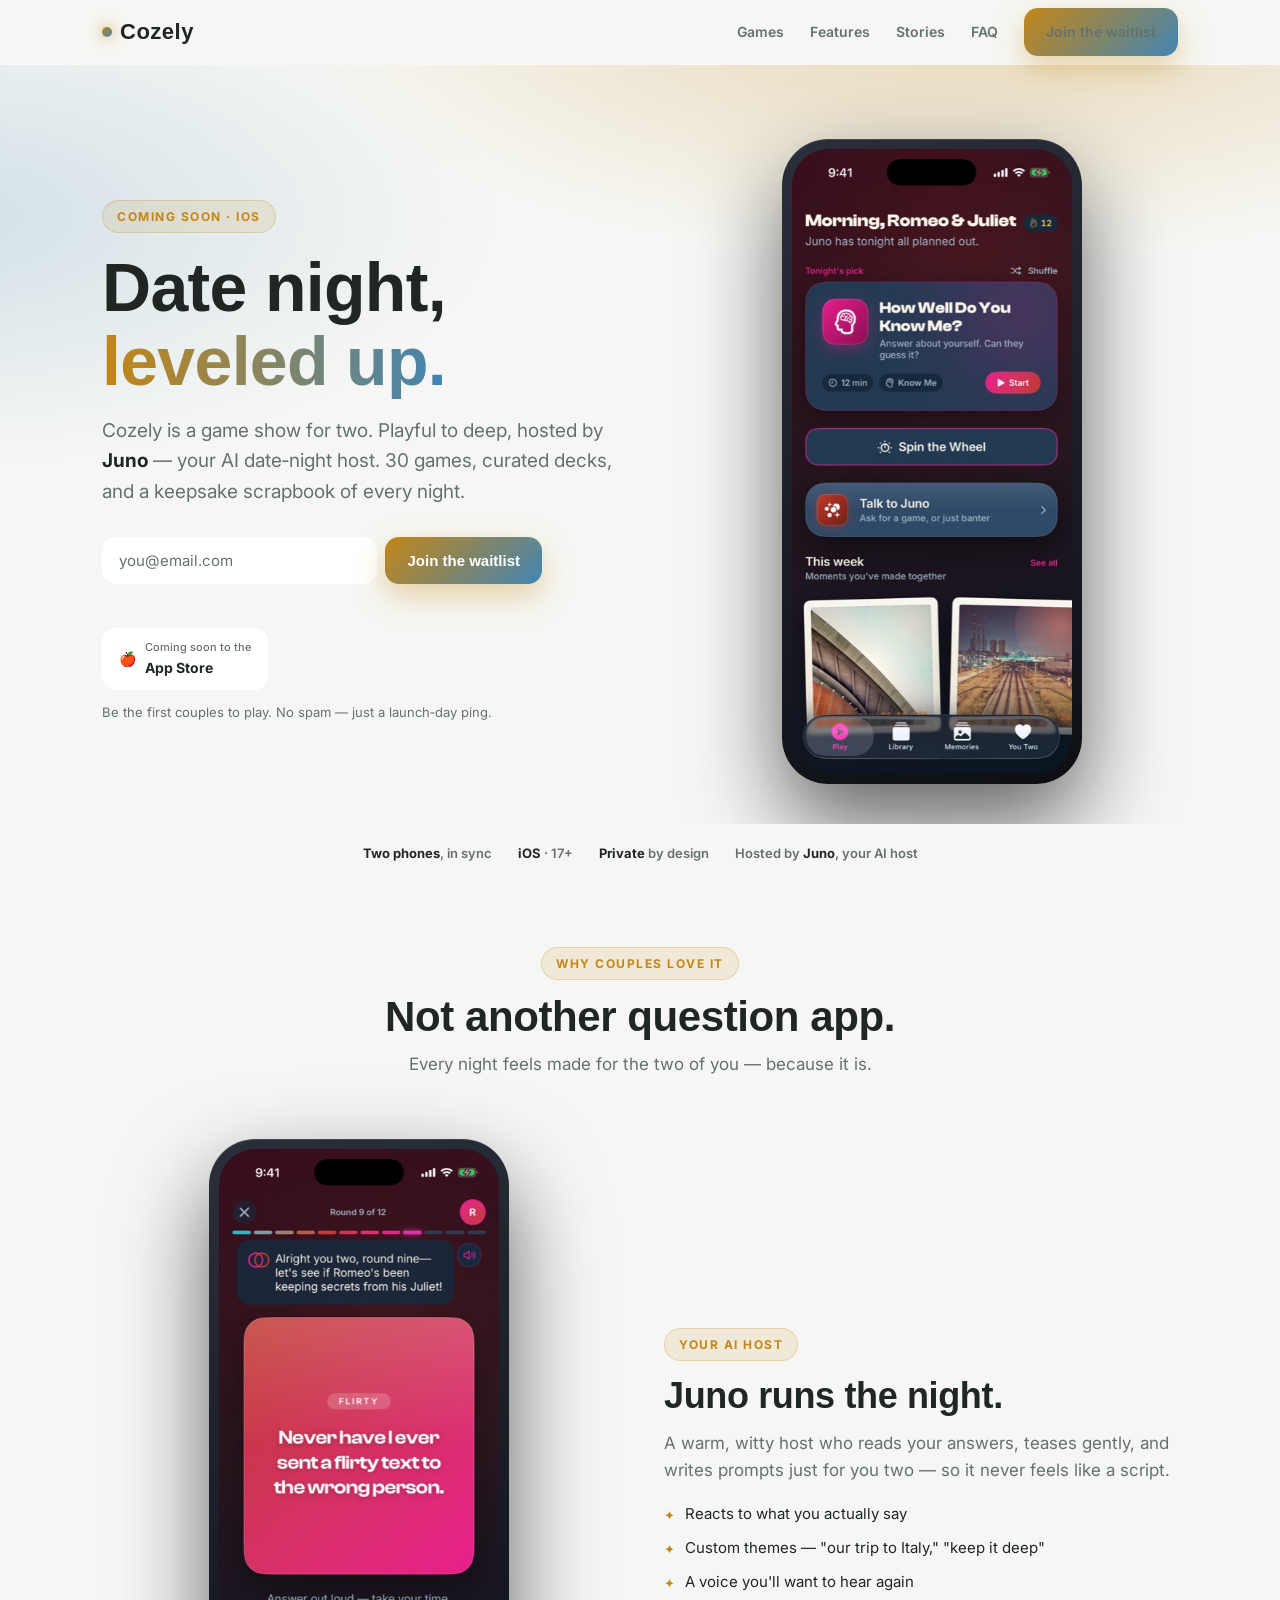
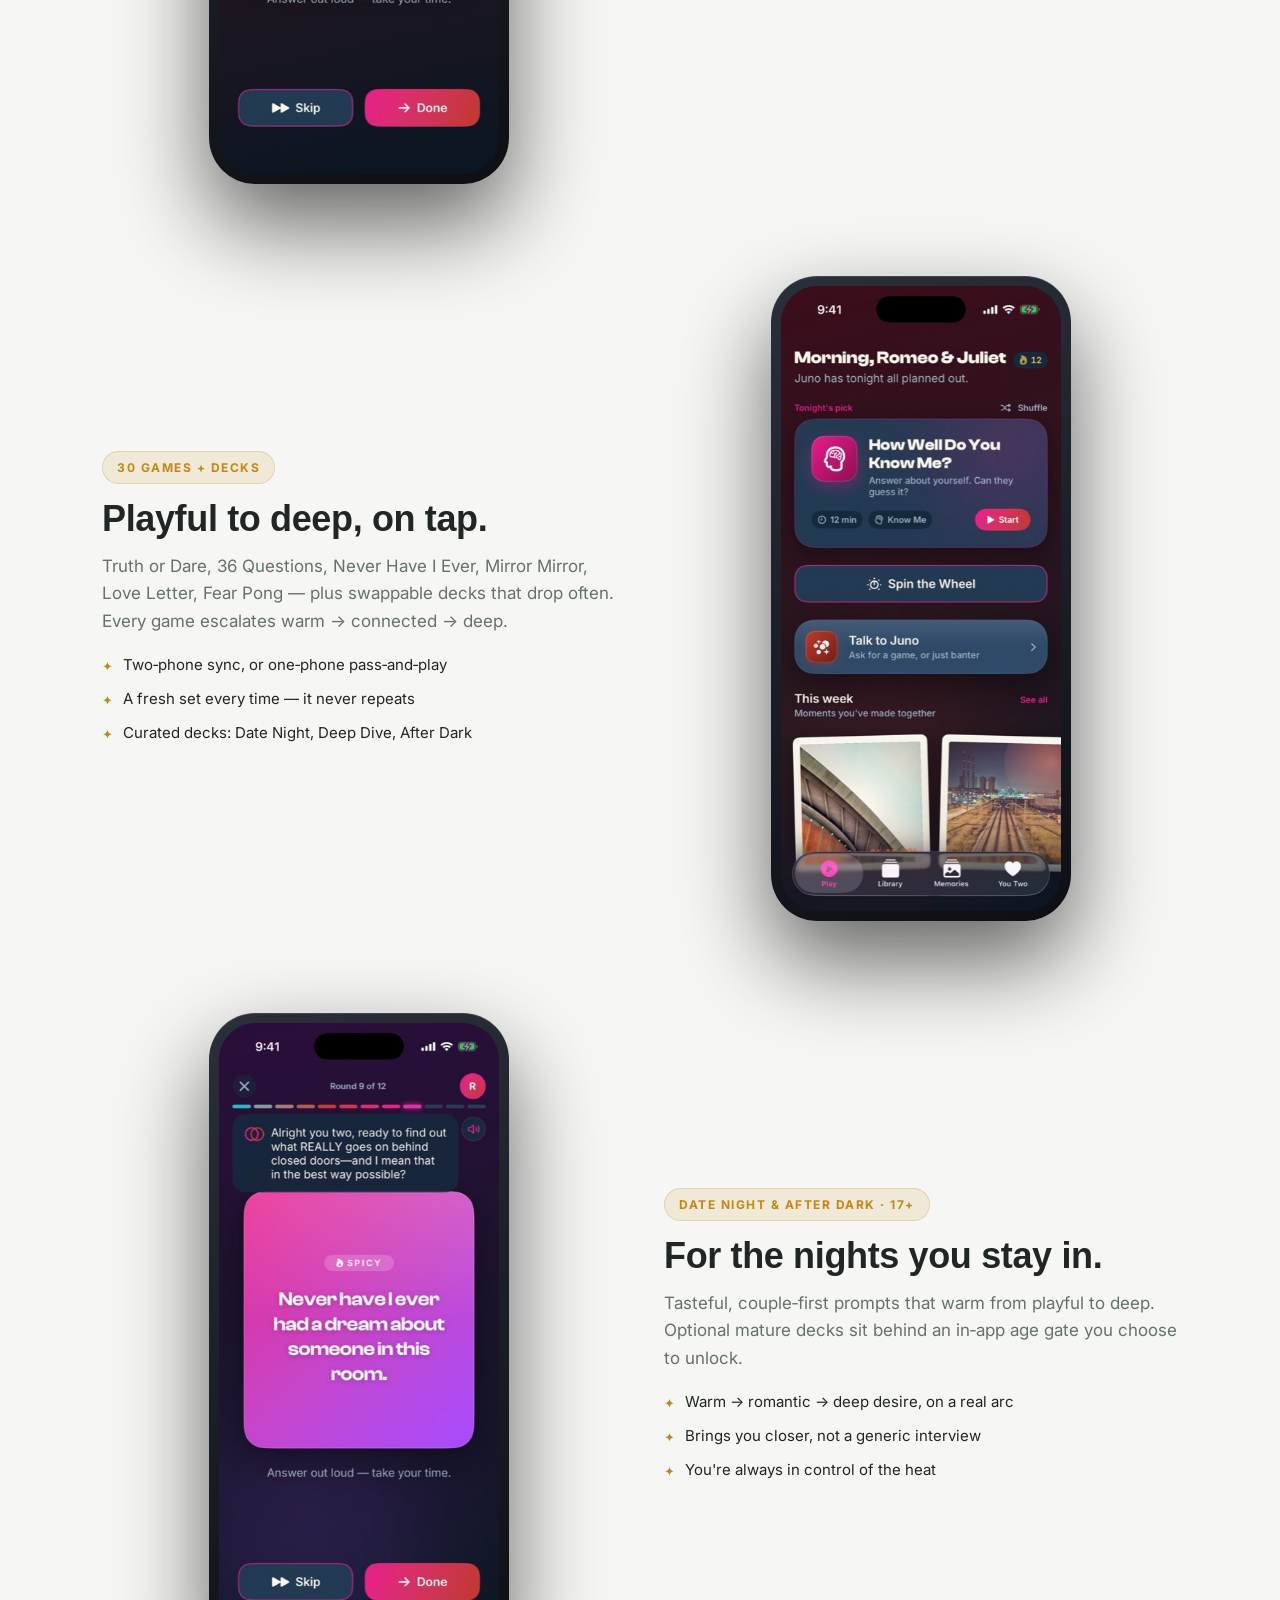
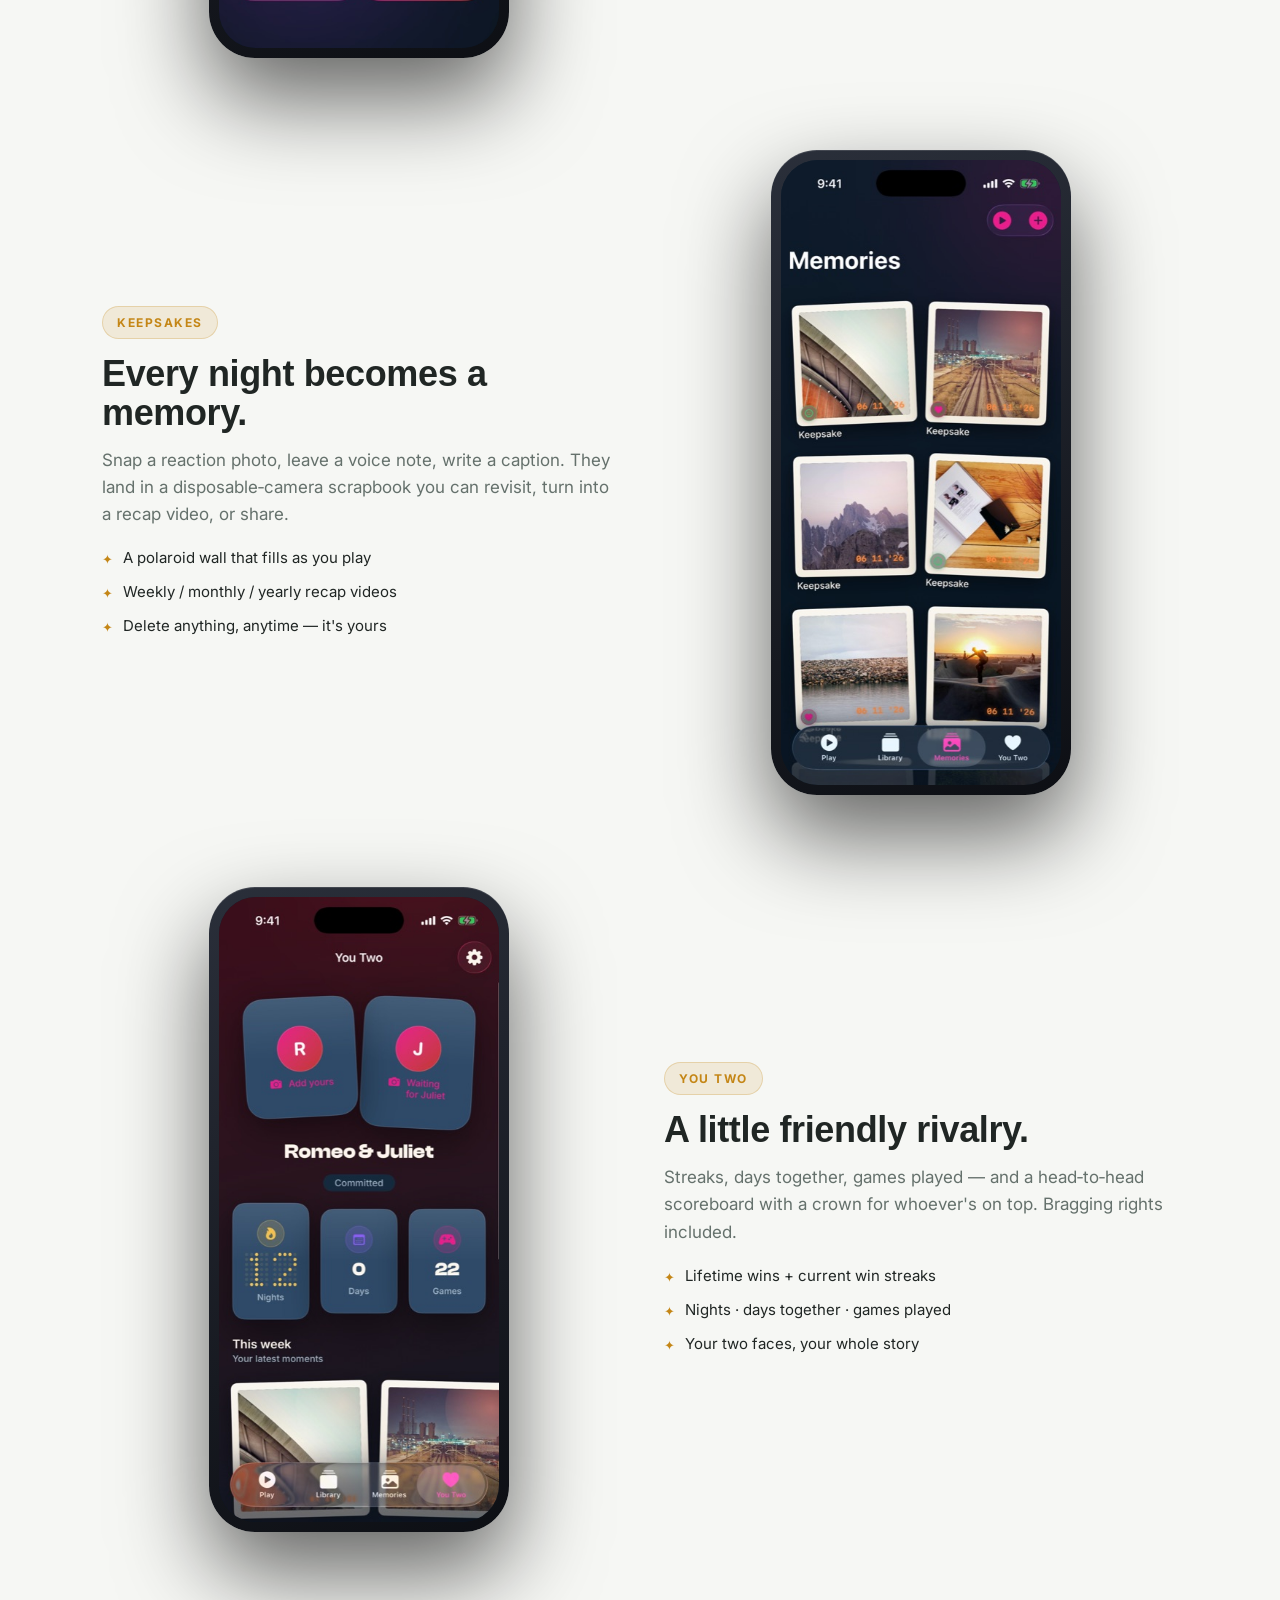
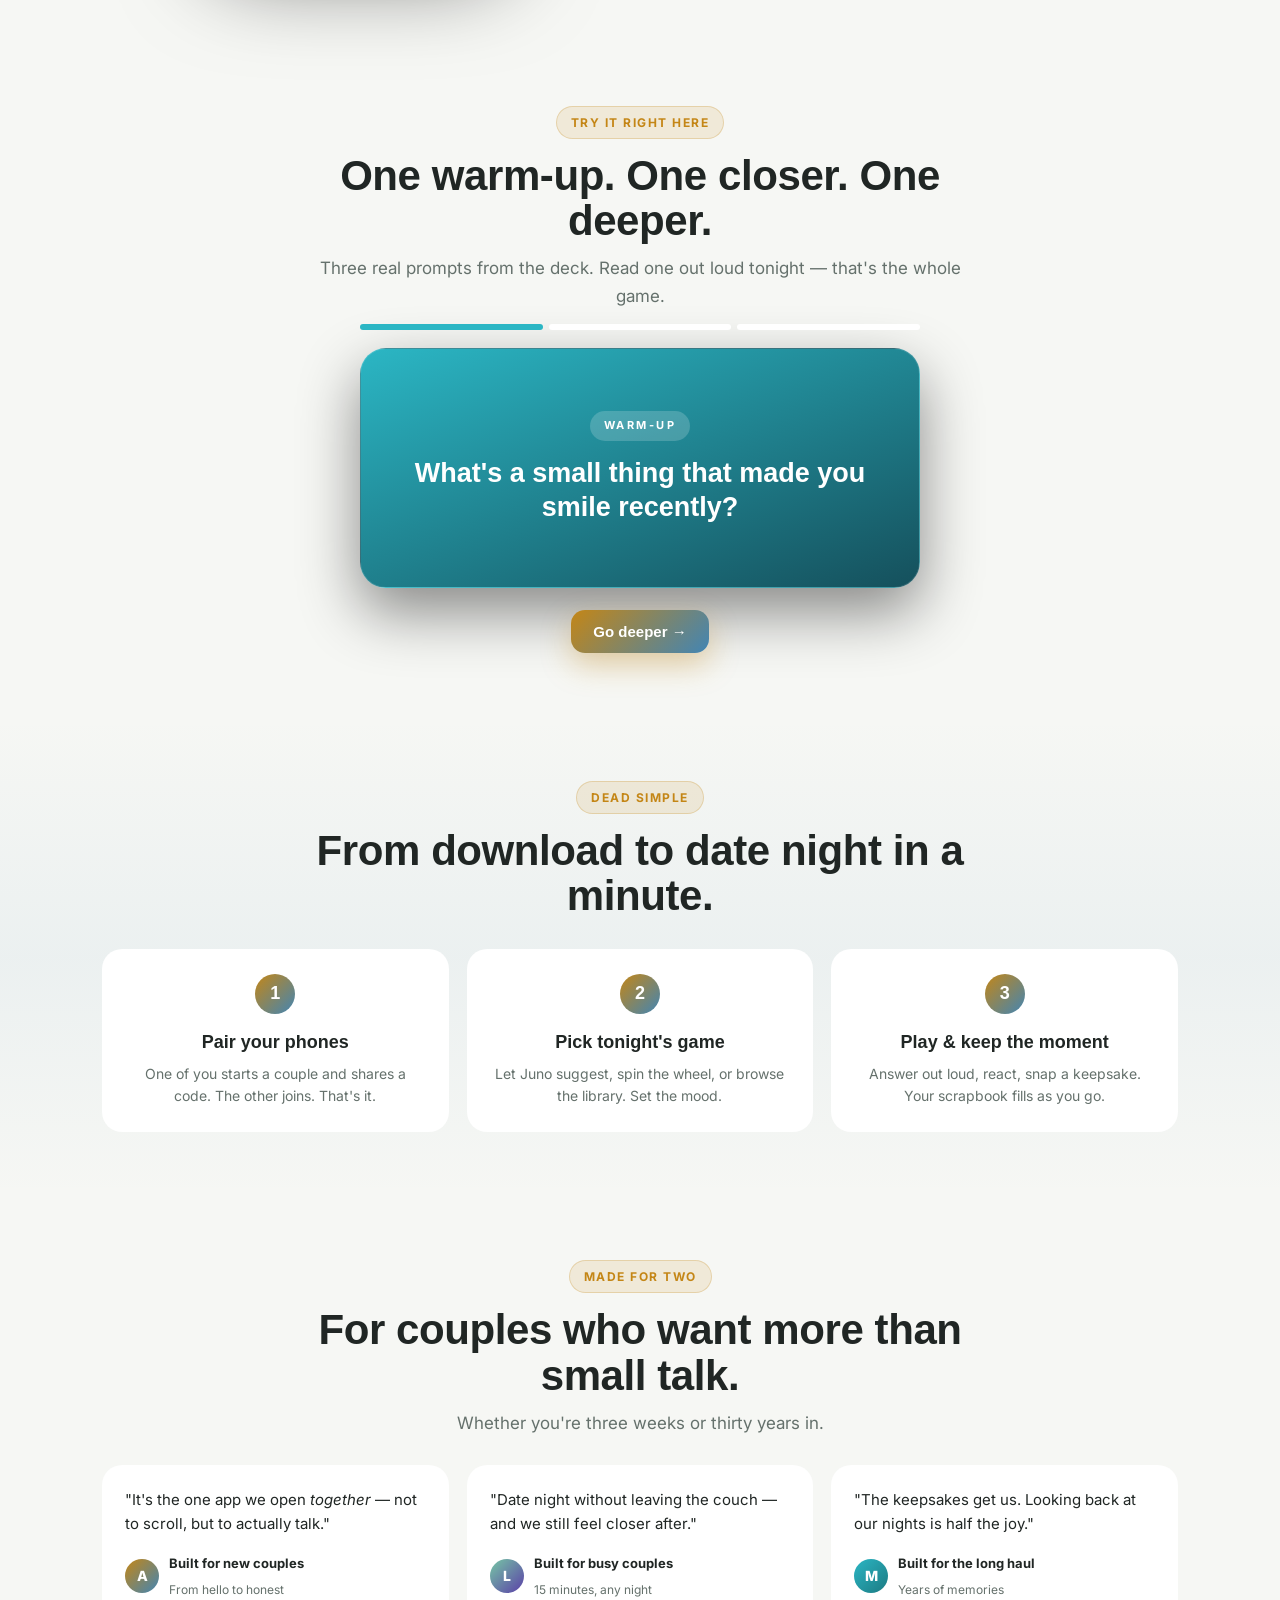
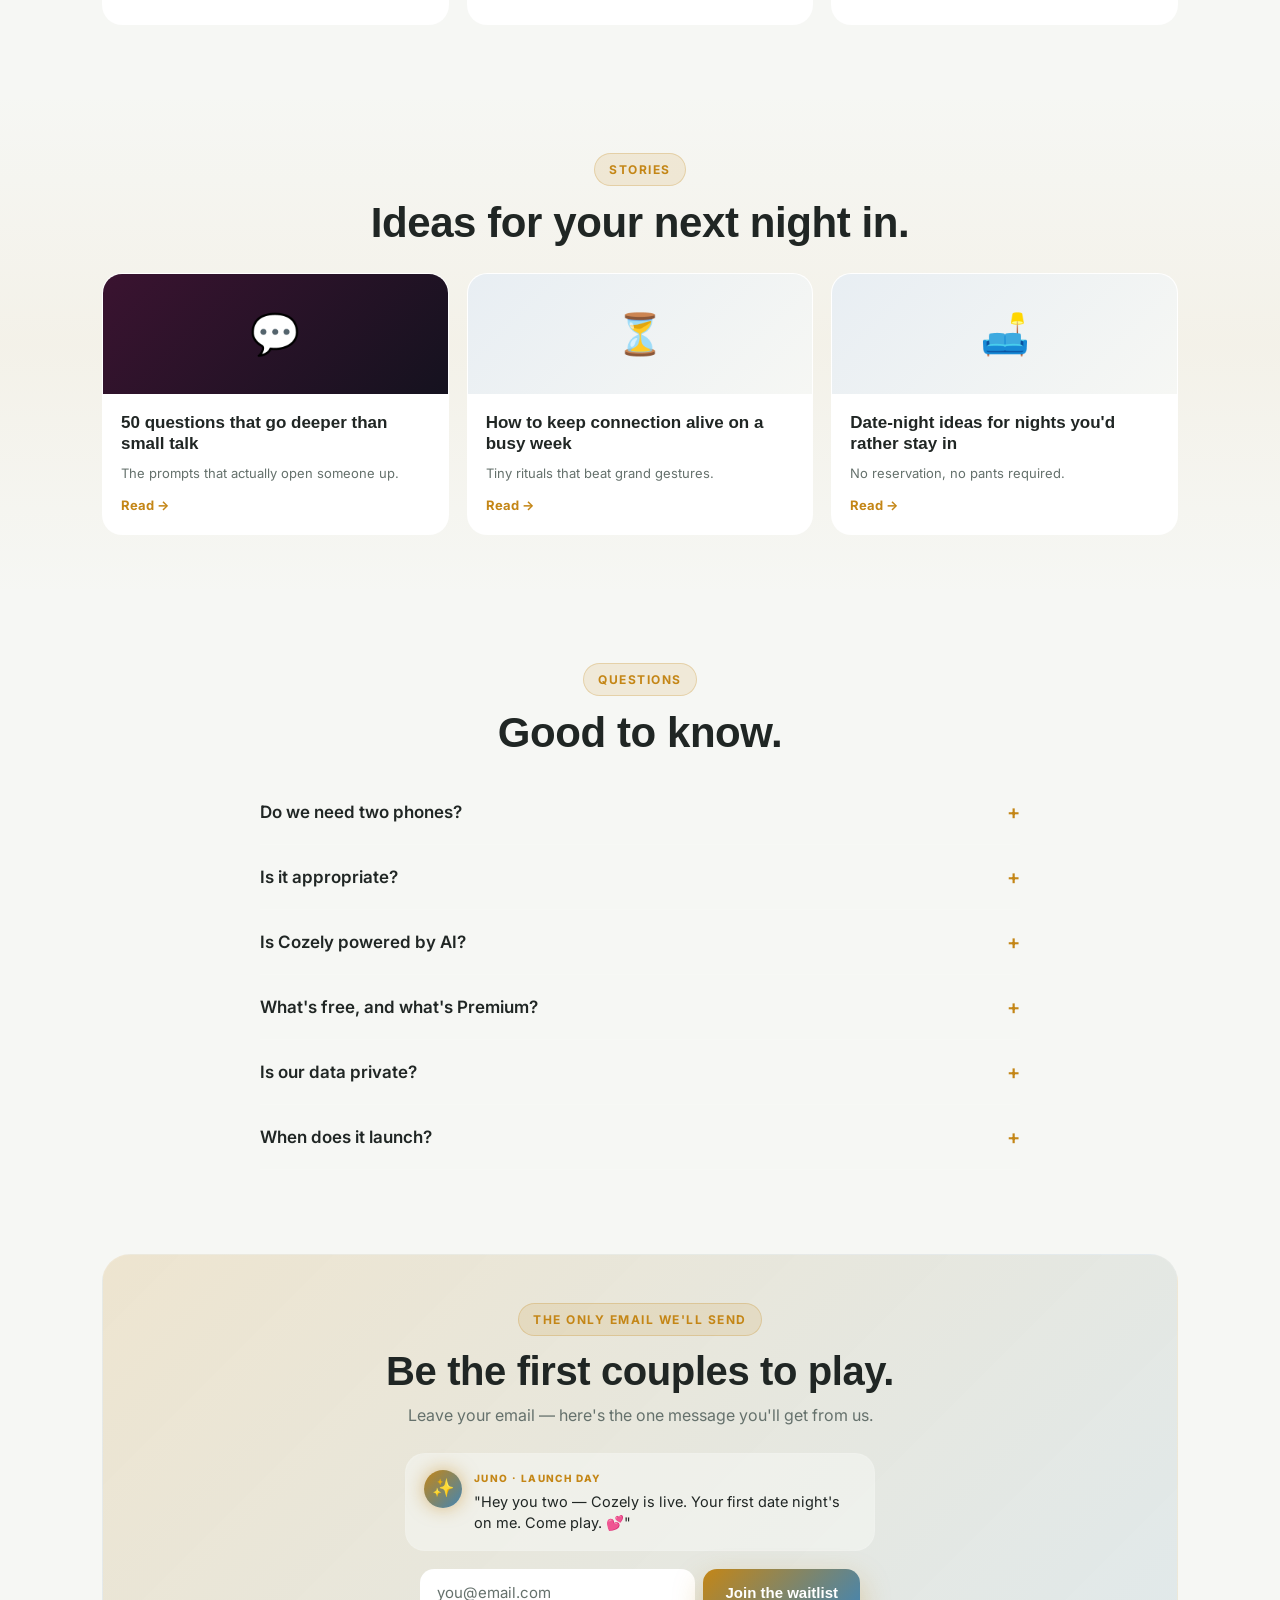
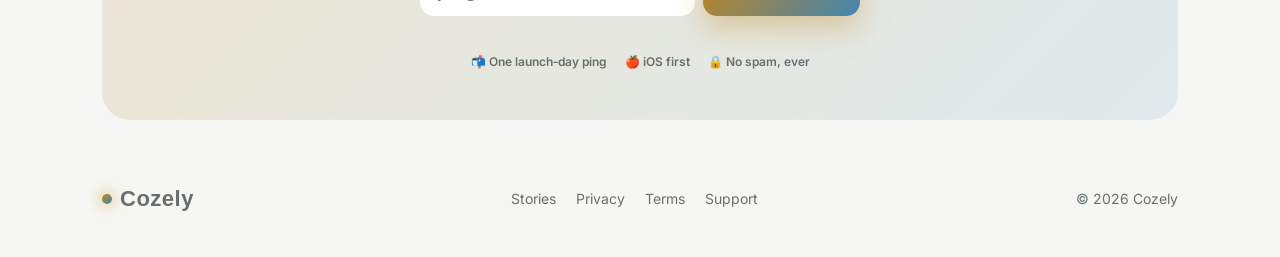
==== index.html @ aa90b131 "Publish Cozely legal and support pages" ====
<!DOCTYPE html>
<html lang="en">
<head>
<meta charset="utf-8" />
<meta name="viewport" content="width=device-width, initial-scale=1, viewport-fit=cover" />
<title>Cozely — Couples games for date night</title>
<meta name="description" content="Cozely is a date-night game for couples. Playful to deep, hosted by Juno your AI host — 30 games, curated decks, and a keepsake scrapbook of your nights. Coming soon to the App Store." />
<meta name="theme-color" content="#F6F7F4" />
<meta property="og:title" content="Cozely — Couples games for date night" />
<meta property="og:description" content="Date night, leveled up. Playful to deep, hosted by Juno. Coming soon to the App Store." />
<meta property="og:type" content="website" />
<link rel="preconnect" href="https://fonts.googleapis.com" />
<link rel="preconnect" href="https://fonts.gstatic.com" crossorigin />
<link href="https://fonts.googleapis.com/css2?family=Inter:wght@400;500;600;700;800&display=swap" rel="stylesheet" />
<link href="https://api.fontshare.com/v2/css?f[]=clash-display@600,700&display=swap" rel="stylesheet" />
<style>
  :root{
    --bg:#F6F7F4; --bg2:#E8EEF3; --surface:#FFFFFF; --surface2:#F0F3F1;
    --pink:#C48616; --rose:#4285B4; --amber:#F2C14E; --violet:#76C7A5; --teal:#2BB6C4; --blue:#3B9CF6;
    --cream:#202624; --muted:#65716C; --hair:rgba(255,255,255,.10);
    --display:"Clash Display",-apple-system,BlinkMacSystemFont,"Segoe UI",sans-serif;
    --body:"Inter",-apple-system,BlinkMacSystemFont,"Segoe UI",Roboto,sans-serif;
  }
  *{box-sizing:border-box;margin:0;padding:0;}
  html{scroll-behavior:smooth;}
  body{font-family:var(--body);color:var(--cream);background:var(--bg);line-height:1.6;-webkit-font-smoothing:antialiased;overflow-x:hidden;}
  a{color:inherit;text-decoration:none;}
  h1,h2,h3{font-family:var(--display);font-weight:700;line-height:1.08;letter-spacing:-.01em;}
  .wrap{max-width:1120px;margin:0 auto;padding:0 22px;}
  .pink{color:var(--pink);}
  .grad-text{background:linear-gradient(90deg,var(--pink),var(--rose));-webkit-background-clip:text;background-clip:text;color:transparent;}
  .btn{display:inline-flex;align-items:center;gap:8px;font-weight:700;font-size:15px;border:0;cursor:pointer;border-radius:14px;padding:13px 22px;color:#fff;background:linear-gradient(135deg,var(--pink),var(--rose));box-shadow:0 12px 30px rgba(196,134,22,.35);transition:transform .15s ease, box-shadow .15s ease;}
  .btn:hover{transform:translateY(-2px);box-shadow:0 16px 38px rgba(196,134,22,.45);}
  .btn.ghost{background:transparent;border:1px solid var(--hair);box-shadow:none;color:var(--cream);}
  .pill{display:inline-flex;align-items:center;gap:7px;font-size:12px;font-weight:700;letter-spacing:1.5px;text-transform:uppercase;color:var(--pink);background:rgba(196,134,22,.12);border:1px solid rgba(196,134,22,.25);border-radius:999px;padding:6px 14px;}

  /* Nav */
  nav{position:sticky;top:0;z-index:50;backdrop-filter:blur(14px);background:rgba(246,247,244,.72);border-bottom:1px solid var(--hair);}
  nav .wrap{display:flex;align-items:center;justify-content:space-between;height:64px;}
  .logo{font-family:var(--display);font-weight:700;font-size:22px;letter-spacing:.5px;display:flex;align-items:center;gap:8px;}
  .logo .dot{width:10px;height:10px;border-radius:50%;background:linear-gradient(135deg,var(--pink),var(--rose));box-shadow:0 0 16px var(--pink);}
  .navlinks{display:flex;gap:26px;align-items:center;}
  .navlinks a{color:var(--muted);font-size:14px;font-weight:600;transition:color .15s;}
  .navlinks a:hover{color:var(--cream);}
  @media(max-width:760px){.navlinks a:not(.btn){display:none;}}

  /* Hero */
  .hero{position:relative;padding:74px 0 40px;overflow:hidden;}
  .hero::before{content:"";position:absolute;inset:0;z-index:-1;background:
    radial-gradient(90% 60% at 75% -10%, rgba(196,134,22,.30), transparent 60%),
    radial-gradient(80% 60% at -5% 20%, rgba(66,133,180,.20), transparent 55%);}
  .hero-grid{display:grid;grid-template-columns:1.05fr .95fr;gap:40px;align-items:center;}
  .hero h1{font-size:clamp(40px,6vw,68px);}
  .hero p.lead{margin-top:18px;font-size:19px;color:var(--muted);max-width:520px;}
  .cta-row{margin-top:30px;display:flex;flex-direction:column;gap:12px;max-width:440px;}
  .wl-form{display:flex;gap:8px;}
  .wl-form input{flex:1;min-width:0;background:var(--surface);border:1px solid var(--hair);border-radius:14px;padding:13px 16px;color:var(--cream);font-size:15px;font-family:var(--body);}
  .wl-form input::placeholder{color:var(--muted);}
  .wl-note{font-size:13px;color:var(--muted);}
  .wl-msg{font-size:14px;font-weight:600;min-height:20px;}
  .store-pill{display:inline-flex;align-items:center;gap:9px;background:var(--surface);border:1px solid var(--hair);border-radius:14px;padding:10px 16px;font-size:14px;font-weight:600;color:var(--cream);width:max-content;}
  .store-pill small{color:var(--muted);font-weight:500;display:block;font-size:11px;}
  @media(max-width:860px){.hero-grid{grid-template-columns:1fr;text-align:center;}.cta-row{margin-inline:auto;}.hero p.lead{margin-inline:auto;}.hero-phone{order:-1;}}

  /* Phone mockup */
  .hero-phone{display:flex;justify-content:center;}
  .phone{width:300px;max-width:84vw;aspect-ratio:300/645;border-radius:46px;padding:10px;background:linear-gradient(160deg,#2a2f3a,#0d0f14);box-shadow:0 40px 90px rgba(0,0,0,.6), inset 0 1px 0 rgba(255,255,255,.12);position:relative;}
  .screen{width:100%;height:100%;border-radius:37px;overflow:hidden;position:relative;background:linear-gradient(180deg,#10202f,#0a1622);}
  .screen .glow{position:absolute;inset:0;background:radial-gradient(80% 40% at 70% 0%, rgba(196,134,22,.28), transparent 60%);pointer-events:none;}
  /* Real app screenshots inside the bezel */
  .shot{position:absolute;inset:0;width:100%;height:100%;object-fit:cover;display:block;}
  /* "Try one round" demo — mirrors the app's depth ramp (teal → rose → purple) */
  .demo-wrap{max-width:560px;margin:0 auto;}
  .demo-meter{display:flex;gap:6px;margin-bottom:18px;}
  .demo-meter span{flex:1;height:6px;border-radius:9px;background:var(--surface);transition:background .5s;}
  .demo-meter span.f0{background:#2BB6C4;}
  .demo-meter span.f1{background:var(--pink);}
  .demo-meter span.f2{background:#A64BFF;}
  .demo-card{border-radius:26px;padding:44px 28px;min-height:240px;display:flex;flex-direction:column;align-items:center;justify-content:center;text-align:center;gap:16px;box-shadow:0 24px 60px rgba(0,0,0,.45);border:1px solid rgba(255,255,255,.14);}
  .demo-badge{font-size:11px;font-weight:700;letter-spacing:2.5px;color:#fff;background:rgba(255,255,255,.18);padding:6px 14px;border-radius:999px;}
  .demo-q{font-family:var(--display);font-weight:600;font-size:clamp(20px,3.4vw,27px);color:#fff;line-height:1.25;}
  .demo-next{margin-top:22px;display:flex;justify-content:center;}
  .demo-card.enter{animation:dealIn .5s cubic-bezier(.2,.8,.3,1.1);}
  @keyframes dealIn{from{opacity:0;transform:translateY(22px) rotate(-3deg) scale(.94);}to{opacity:1;transform:none;}}
  .sb{display:flex;justify-content:space-between;align-items:center;padding:16px 22px 0;font-size:12px;font-weight:700;color:var(--cream);}
  .scr-pad{padding:14px 16px;position:relative;height:100%;}
  .scr-h{display:flex;justify-content:space-between;align-items:center;margin-top:10px;}
  .scr-title{font-family:var(--display);font-weight:700;font-size:18px;}
  .streak{font-size:11px;font-weight:700;color:var(--amber);background:rgba(242,193,78,.12);border-radius:999px;padding:4px 9px;}
  .eyebrow{font-size:10px;font-weight:700;letter-spacing:1.4px;text-transform:uppercase;color:var(--pink);}
  .mini-muted{color:var(--muted);font-size:11px;}
  .card2{background:var(--surface2);border:1px solid var(--hair);border-radius:18px;padding:13px;}
  .gicon{width:42px;height:42px;border-radius:13px;display:flex;align-items:center;justify-content:center;font-size:20px;background:linear-gradient(135deg,var(--pink),var(--rose));box-shadow:0 8px 20px rgba(196,134,22,.35);}
  .pillbtn{font-size:11px;font-weight:700;color:#fff;background:linear-gradient(135deg,var(--pink),var(--rose));border-radius:999px;padding:6px 12px;}
  .tabbar{position:absolute;left:0;right:0;bottom:0;display:flex;justify-content:space-around;padding:12px 0 18px;background:rgba(246,247,244,.7);border-top:1px solid var(--hair);font-size:9px;color:var(--muted);}
  .tabbar .on{color:var(--pink);}
  .tabbar span{display:flex;flex-direction:column;align-items:center;gap:3px;font-weight:600;}
  .tabbar i{font-size:15px;font-style:normal;}

  /* Sections */
  section{padding:64px 0;}
  .sec-head{text-align:center;max-width:680px;margin:0 auto 14px;}
  .sec-head h2{font-size:clamp(28px,4vw,42px);}
  .sec-head p{margin-top:12px;color:var(--muted);font-size:17px;}
  .trust{display:flex;flex-wrap:wrap;gap:10px 26px;justify-content:center;color:var(--muted);font-size:13px;font-weight:600;border-top:1px solid var(--hair);border-bottom:1px solid var(--hair);padding:18px 0;}
  .trust b{color:var(--cream);}

  .feat{display:grid;grid-template-columns:1fr 1fr;gap:48px;align-items:center;padding:46px 0;}
  .feat:nth-child(even) .feat-copy{order:2;}
  .feat-copy .pill{margin-bottom:16px;}
  .feat-copy h3{font-size:clamp(26px,3.4vw,36px);}
  .feat-copy p{margin-top:14px;color:var(--muted);font-size:17px;}
  .feat-copy ul{margin-top:18px;list-style:none;display:grid;gap:10px;}
  .feat-copy li{display:flex;gap:10px;align-items:flex-start;font-size:15px;}
  .feat-copy li::before{content:"✦";color:var(--pink);font-size:13px;margin-top:3px;}
  .feat-art{display:flex;justify-content:center;}
  @media(max-width:860px){.feat{grid-template-columns:1fr;gap:28px;}.feat:nth-child(even) .feat-copy{order:0;}.feat-art{order:-1;}}

  /* steps */
  .steps{display:grid;grid-template-columns:repeat(3,1fr);gap:18px;margin-top:30px;}
  .step{background:var(--surface);border:1px solid var(--hair);border-radius:20px;padding:24px;text-align:center;}
  .step .n{width:40px;height:40px;border-radius:50%;display:flex;align-items:center;justify-content:center;margin:0 auto 14px;font-family:var(--display);font-weight:700;font-size:18px;color:#fff;background:linear-gradient(135deg,var(--pink),var(--rose));}
  .step h4{font-family:var(--display);font-size:18px;margin-bottom:6px;}
  .step p{color:var(--muted);font-size:14px;}
  @media(max-width:760px){.steps{grid-template-columns:1fr;}}

  /* quotes */
  .quotes{display:grid;grid-template-columns:repeat(3,1fr);gap:18px;margin-top:28px;}
  .quote{background:var(--surface);border:1px solid var(--hair);border-radius:20px;padding:22px;}
  .quote p{font-size:15px;}
  .quote .who{margin-top:14px;display:flex;align-items:center;gap:10px;}
  .avt{width:34px;height:34px;border-radius:50%;display:flex;align-items:center;justify-content:center;font-weight:800;color:#fff;font-size:14px;}
  .quote .who b{font-size:13px;}.quote .who span{font-size:12px;color:var(--muted);}
  @media(max-width:760px){.quotes{grid-template-columns:1fr;}}

  /* stories */
  .story-grid{display:grid;grid-template-columns:repeat(3,1fr);gap:18px;margin-top:28px;}
  .story{background:var(--surface);border:1px solid var(--hair);border-radius:20px;overflow:hidden;transition:transform .15s, border-color .15s;}
  .story:hover{transform:translateY(-4px);border-color:rgba(196,134,22,.4);}
  .story .top{height:120px;display:flex;align-items:center;justify-content:center;font-size:40px;}
  .story .body{padding:18px;}
  .story h4{font-family:var(--display);font-size:17px;line-height:1.25;}
  .story p{color:var(--muted);font-size:13px;margin-top:8px;}
  .story .more{margin-top:12px;color:var(--pink);font-size:13px;font-weight:700;}
  @media(max-width:760px){.story-grid{grid-template-columns:1fr;}}

  /* FAQ */
  .faq{max-width:760px;margin:24px auto 0;}
  .qa{border-bottom:1px solid var(--hair);}
  .qa button{width:100%;text-align:left;background:none;border:0;color:var(--cream);font-family:var(--body);font-size:17px;font-weight:600;padding:20px 0;cursor:pointer;display:flex;justify-content:space-between;gap:16px;align-items:center;}
  .qa .ans{max-height:0;overflow:hidden;transition:max-height .28s ease;color:var(--muted);font-size:15px;}
  .qa.open .ans{max-height:260px;padding-bottom:18px;}
  .qa .chev{transition:transform .25s;color:var(--pink);font-size:20px;}
  .qa.open .chev{transform:rotate(45deg);}

  /* CTA band + footer */
  .band{margin:20px 0;background:linear-gradient(135deg,rgba(196,134,22,.16),rgba(66,133,180,.12));border:1px solid var(--hair);border-radius:28px;padding:48px 28px;text-align:center;}
  .band h2{font-size:clamp(26px,4vw,40px);}
  .band p{color:var(--muted);margin-top:10px;}
  .band .wl-form{max-width:440px;margin:18px auto 0;}
  .preview{max-width:470px;margin:24px auto 6px;display:flex;gap:12px;align-items:flex-start;text-align:left;background:rgba(246,247,244,.55);border:1px solid var(--hair);border-radius:20px;padding:16px 18px;}
  .preview .javt{width:38px;height:38px;border-radius:50%;flex:none;display:flex;align-items:center;justify-content:center;font-size:18px;background:linear-gradient(135deg,var(--pink),var(--rose));box-shadow:0 0 18px rgba(196,134,22,.5);}
  .preview .from{font-size:10px;font-weight:800;letter-spacing:1.4px;color:var(--pink);}
  .preview .bubble p{margin-top:5px;font-size:14.5px;color:var(--cream);line-height:1.5;}
  .badges{margin-top:16px;display:flex;flex-wrap:wrap;gap:8px 18px;justify-content:center;color:var(--muted);font-size:12px;font-weight:600;}
  footer{border-top:1px solid var(--hair);padding:40px 0;color:var(--muted);font-size:14px;}
  footer .wrap{display:flex;flex-wrap:wrap;justify-content:space-between;gap:18px;align-items:center;}
  footer a{color:var(--muted);}footer a:hover{color:var(--cream);}
  footer .links{display:flex;gap:20px;flex-wrap:wrap;}

  .reveal{opacity:0;transform:translateY(18px);transition:opacity .6s ease, transform .6s ease;}
  .reveal.in{opacity:1;transform:none;}
</style>
</head>
<body>

<nav>
  <div class="wrap">
    <a class="logo" href="#top"><span class="dot"></span>Cozely</a>
    <div class="navlinks">
      <a href="#games">Games</a>
      <a href="#features">Features</a>
      <a href="stories.html">Stories</a>
      <a href="#faq">FAQ</a>
      <a class="btn" href="#waitlist">Join the waitlist</a>
    </div>
  </div>
</nav>

<a id="top"></a>
<header class="hero">
  <div class="wrap hero-grid">
    <div>
      <span class="pill">Coming soon · iOS</span>
      <h1 style="margin-top:18px">Date night,<br><span class="grad-text">leveled up.</span></h1>
      <p class="lead">Cozely is a game show for two. Playful to deep, hosted by <b style="color:var(--cream)">Juno</b> — your AI date‑night host. 30 games, curated decks, and a keepsake scrapbook of every night.</p>
      <div class="cta-row" id="waitlist">
        <form class="wl-form" data-wl>
          <input type="email" name="email" placeholder="you@email.com" autocomplete="email" required />
          <input type="text" name="website" tabindex="-1" autocomplete="off" style="position:absolute;left:-9999px" aria-hidden="true" />
          <button class="btn" type="submit">Join the waitlist</button>
        </form>
        <div class="wl-msg" data-wl-msg></div>
        <div class="store-pill">🍎 <div><small>Coming soon to the</small><b>App Store</b></div></div>
        <div class="wl-note">Be the first couples to play. No spam — just a launch‑day ping.</div>
      </div>
    </div>
    <div class="hero-phone">
      <!-- HOME — real app screenshot -->
      <div class="phone"><div class="screen">
        <img class="shot" src="shots/home.jpg" alt="Cozely home screen — Romeo &amp; Juliet's night: tonight's pick, Spin the Wheel, Talk to Juno, and this week's keepsakes" />
      </div></div>
    </div>
  </div>
</header>

<div class="trust wrap" style="max-width:1120px">
  <span><b>Two phones</b>, in sync</span>
  <span><b>iOS</b> · 17+</span>
  <span><b>Private</b> by design</span>
  <span>Hosted by <b>Juno</b>, your AI host</span>
</div>

<!-- FEATURES -->
<section id="features">
  <div class="wrap">
    <div class="sec-head reveal">
      <span class="pill">Why couples love it</span>
      <h2 style="margin-top:14px">Not another question app.</h2>
      <p>Every night feels made for the two of you — because it is.</p>
    </div>

    <!-- Feature 1: Juno -->
    <div class="feat reveal">
      <div class="feat-copy">
        <span class="pill">Your AI host</span>
        <h3>Juno runs the night.</h3>
        <p>A warm, witty host who reads your answers, teases gently, and writes prompts just for you two — so it never feels like a script.</p>
        <ul><li>Reacts to what you actually say</li><li>Custom themes — "our trip to Italy," "keep it deep"</li><li>A voice you'll want to hear again</li></ul>
      </div>
      <div class="feat-art">
        <!-- JUNO IN PLAY — real app screenshot -->
        <div class="phone"><div class="screen">
          <img class="shot" loading="lazy" src="shots/game_flirty.jpg" alt="Juno hosting a round live — teasing Romeo and Juliet by name as the question card warms up" />
        </div></div>
      </div>
    </div>

    <!-- Feature 2: games -->
    <div class="feat reveal" id="games">
      <div class="feat-copy">
        <span class="pill">30 games + decks</span>
        <h3>Playful to deep, on tap.</h3>
        <p>Truth or Dare, 36 Questions, Never Have I Ever, Mirror Mirror, Love Letter, Fear Pong — plus swappable decks that drop often. Every game escalates warm → connected → deep.</p>
        <ul><li>Two‑phone sync, or one‑phone pass‑and‑play</li><li>A fresh set every time — it never repeats</li><li>Curated decks: Date Night, Deep Dive, After Dark</li></ul>
      </div>
      <div class="feat-art">
        <!-- LIBRARY — real app screenshot -->
        <div class="phone"><div class="screen">
          <img class="shot" loading="lazy" src="shots/library.jpg" alt="The Cozely library — 30 games with category filters and heat ratings" />
        </div></div>
      </div>
    </div>

    <!-- Feature 3: intimacy -->
    <div class="feat reveal">
      <div class="feat-copy">
        <span class="pill">Date Night &amp; After Dark · 17+</span>
        <h3>For the nights you stay in.</h3>
        <p>Tasteful, couple‑first prompts that warm from playful to deep. Optional mature decks sit behind an in‑app age gate you choose to unlock.</p>
        <ul><li>Warm → romantic → deep desire, on a real arc</li><li>Brings you closer, not a generic interview</li><li>You're always in control of the heat</li></ul>
      </div>
      <div class="feat-art">
        <!-- GAME IN PLAY — real app screenshot -->
        <div class="phone"><div class="screen">
          <img class="shot" loading="lazy" src="shots/game_deep.jpg" alt="A round in play — the question card heats up as the night goes deeper" />
        </div></div>
      </div>
    </div>

    <!-- Feature 4: keepsakes -->
    <div class="feat reveal">
      <div class="feat-copy">
        <span class="pill">Keepsakes</span>
        <h3>Every night becomes a memory.</h3>
        <p>Snap a reaction photo, leave a voice note, write a caption. They land in a disposable‑camera scrapbook you can revisit, turn into a recap video, or share.</p>
        <ul><li>A polaroid wall that fills as you play</li><li>Weekly / monthly / yearly recap videos</li><li>Delete anything, anytime — it's yours</li></ul>
      </div>
      <div class="feat-art">
        <!-- MEMORIES — real app screenshot -->
        <div class="phone"><div class="screen">
          <img class="shot" loading="lazy" src="shots/memories.jpg" alt="The Memories scrapbook — tilted film photos with date stamps from every night played" />
        </div></div>
      </div>
    </div>

    <!-- Feature 5: you two -->
    <div class="feat reveal">
      <div class="feat-copy">
        <span class="pill">You Two</span>
        <h3>A little friendly rivalry.</h3>
        <p>Streaks, days together, games played — and a head‑to‑head scoreboard with a crown for whoever's on top. Bragging rights included.</p>
        <ul><li>Lifetime wins + current win streaks</li><li>Nights · days together · games played</li><li>Your two faces, your whole story</li></ul>
      </div>
      <div class="feat-art">
        <!-- YOU TWO — real app screenshot -->
        <div class="phone"><div class="screen">
          <img class="shot" loading="lazy" src="shots/youtwo_h2h.jpg" alt="You Two — Romeo and Juliet's head-to-head: Juliet leads 13 wins to 9 on a 3-game streak" />
        </div></div>
      </div>
    </div>
  </div>
</section>

<!-- TRY ONE ROUND -->
<section id="demo">
  <div class="wrap">
    <div class="sec-head reveal"><span class="pill">Try it right here</span><h2 style="margin-top:14px">One warm‑up. One closer. One deeper.</h2><p>Three real prompts from the deck. Read one out loud tonight — that's the whole game.</p></div>
    <div class="demo-wrap reveal">
      <div class="demo-meter" data-demo-meter><span class="f0"></span><span></span><span></span></div>
      <div class="demo-card enter" data-demo-card style="background:linear-gradient(160deg,#2BB6C4,#15505C)">
        <div class="demo-badge" data-demo-badge>WARM‑UP</div>
        <div class="demo-q" data-demo-q>What's a small thing that made you smile recently?</div>
      </div>
      <div class="demo-next">
        <button class="btn" type="button" data-demo-next>Go deeper →</button>
      </div>
    </div>
  </div>
</section>

<!-- HOW IT WORKS -->
<section style="background:linear-gradient(180deg,transparent,rgba(66,133,180,.06),transparent)">
  <div class="wrap">
    <div class="sec-head reveal"><span class="pill">Dead simple</span><h2 style="margin-top:14px">From download to date night in a minute.</h2></div>
    <div class="steps">
      <div class="step reveal"><div class="n">1</div><h4>Pair your phones</h4><p>One of you starts a couple and shares a code. The other joins. That's it.</p></div>
      <div class="step reveal"><div class="n">2</div><h4>Pick tonight's game</h4><p>Let Juno suggest, spin the wheel, or browse the library. Set the mood.</p></div>
      <div class="step reveal"><div class="n">3</div><h4>Play &amp; keep the moment</h4><p>Answer out loud, react, snap a keepsake. Your scrapbook fills as you go.</p></div>
    </div>
  </div>
</section>

<!-- SOCIAL PROOF (aspirational, honest) -->
<section>
  <div class="wrap">
    <div class="sec-head reveal"><span class="pill">Made for two</span><h2 style="margin-top:14px">For couples who want more than small talk.</h2><p>Whether you're three weeks or thirty years in.</p></div>
    <div class="quotes">
      <div class="quote reveal"><p>"It's the one app we open <i>together</i> — not to scroll, but to actually talk."</p><div class="who"><div class="avt" style="background:linear-gradient(135deg,var(--pink),var(--rose))">A</div><div><b>Built for new couples</b><br><span>From hello to honest</span></div></div></div>
      <div class="quote reveal"><p>"Date night without leaving the couch — and we still feel closer after."</p><div class="who"><div class="avt" style="background:linear-gradient(135deg,var(--violet),#5b3fa8)">L</div><div><b>Built for busy couples</b><br><span>15 minutes, any night</span></div></div></div>
      <div class="quote reveal"><p>"The keepsakes get us. Looking back at our nights is half the joy."</p><div class="who"><div class="avt" style="background:linear-gradient(135deg,var(--teal),#1c7a82)">M</div><div><b>Built for the long haul</b><br><span>Years of memories</span></div></div></div>
    </div>
  </div>
</section>

<!-- STORIES -->
<section id="stories" style="background:linear-gradient(180deg,transparent,rgba(196,134,22,.05),transparent)">
  <div class="wrap">
    <div class="sec-head reveal"><span class="pill">Stories</span><h2 style="margin-top:14px">Ideas for your next night in.</h2></div>
    <div class="story-grid">
      <a class="story reveal" href="story-questions.html"><div class="top" style="background:linear-gradient(135deg,#3a1330,#15121f)">💬</div><div class="body"><h4>50 questions that go deeper than small talk</h4><p>The prompts that actually open someone up.</p><div class="more">Read →</div></div></a>
      <a class="story reveal" href="story-busy.html"><div class="top" style="background:linear-gradient(135deg,#E8EEF3,#F6F7F4)">⏳</div><div class="body"><h4>How to keep connection alive on a busy week</h4><p>Tiny rituals that beat grand gestures.</p><div class="more">Read →</div></div></a>
      <a class="story reveal" href="story-stayin.html"><div class="top" style="background:linear-gradient(135deg,#E8EEF3,#F6F7F4)">🛋️</div><div class="body"><h4>Date‑night ideas for nights you'd rather stay in</h4><p>No reservation, no pants required.</p><div class="more">Read →</div></div></a>
    </div>
  </div>
</section>

<!-- FAQ -->
<section id="faq">
  <div class="wrap">
    <div class="sec-head reveal"><span class="pill">Questions</span><h2 style="margin-top:14px">Good to know.</h2></div>
    <div class="faq">
      <div class="qa"><button>Do we need two phones? <span class="chev">+</span></button><div class="ans">It's best on two — you each play from your own phone and they stay in sync. But several games have a "Play on one phone" pass‑and‑play mode if you only have one.</div></div>
      <div class="qa"><button>Is it appropriate? <span class="chev">+</span></button><div class="ans">Cozely is 17+. Most of it is warm and playful; optional mature decks sit behind an in‑app age gate you choose to unlock.</div></div>
      <div class="qa"><button>Is Cozely powered by AI? <span class="chev">+</span></button><div class="ans">Yes — your host, Juno, is an AI. It reads your answers, reacts, judges rounds, and writes some prompts just for the two of you. AI content can be imperfect, so it's for fun, not advice. Your data is never used to train AI models. See our <a href="privacy.html">Privacy Policy</a>.</div></div>
      <div class="qa"><button>What's free, and what's Premium? <span class="chev">+</span></button><div class="ans">The core games and your scrapbook are free — including a few of Juno's live AI reactions every day. Cozely Premium adds unlimited AI reactions, every game and deck, custom AI themes, optional mature decks, and unlimited memories — Weekly or Yearly, each with a 3‑day free trial.</div></div>
      <div class="qa"><button>Is our data private? <span class="chev">+</span></button><div class="ans">Yes. Your photos, notes, and answers are private to the two of you. We don't sell data or run ads, and you can delete any memory — or your whole account — anytime in the app. See our Privacy Policy.</div></div>
      <div class="qa"><button>When does it launch? <span class="chev">+</span></button><div class="ans">Soon, on the iOS App Store. Join the waitlist and we'll ping you the day it's live.</div></div>
    </div>
  </div>
</section>

<!-- CTA band -->
<div class="wrap">
  <div class="band reveal">
    <span class="pill">The only email we'll send</span>
    <h2 style="margin-top:14px">Be the first couples to play.</h2>
    <p>Leave your email — here's the one message you'll get from us.</p>
    <div class="preview">
      <div class="javt">✨</div>
      <div class="bubble">
        <div class="from">JUNO · LAUNCH DAY</div>
        <p>"Hey you two — Cozely is live. Your first date night's on me. Come play. 💕"</p>
      </div>
    </div>
    <form class="wl-form" data-wl>
      <input type="email" name="email" placeholder="you@email.com" autocomplete="email" required />
      <input type="text" name="website" tabindex="-1" autocomplete="off" style="position:absolute;left:-9999px" aria-hidden="true" />
      <button class="btn" type="submit">Join the waitlist</button>
    </form>
    <div class="wl-msg" data-wl-msg></div>
    <div class="badges"><span>📬 One launch‑day ping</span><span>🍎 iOS first</span><span>🔒 No spam, ever</span></div>
  </div>
</div>

<footer>
  <div class="wrap">
    <div class="logo"><span class="dot"></span>Cozely</div>
    <div class="links">
      <a href="stories.html">Stories</a>
      <a href="privacy.html">Privacy</a>
      <a href="terms.html">Terms</a>
      <a href="support.html">Support</a>
    </div>
    <div>© 2026 Cozely</div>
  </div>
</footer>

<script>
  // Waitlist
  const WAITLIST_URL = "https://energetic-weasel-281.convex.site/waitlist";
  document.querySelectorAll("form[data-wl]").forEach((form) => {
    const msg = form.parentElement.querySelector("[data-wl-msg]");
    form.addEventListener("submit", async (e) => {
      e.preventDefault();
      const data = Object.fromEntries(new FormData(form));
      const btn = form.querySelector("button");
      btn.disabled = true; if (msg) { msg.style.color = "#65716C"; msg.textContent = "Adding you…"; }
      try {
        const res = await fetch(WAITLIST_URL, {
          method: "POST", headers: { "Content-Type": "application/json" },
          body: JSON.stringify({ email: data.email, website: data.website, source: "landing" }),
        });
        const j = await res.json();
        if (j.ok) { form.reset(); if (msg) { msg.style.color = "#2ECC71"; msg.textContent = "You're on the list 💕 See you on launch day."; } }
        else { if (msg) { msg.style.color = "#F2C14E"; msg.textContent = j.error || "Hmm, try that again."; } }
      } catch { if (msg) { msg.style.color = "#F2C14E"; msg.textContent = "Network hiccup — try again."; } }
      btn.disabled = false;
    });
  });
  // FAQ accordion
  document.querySelectorAll(".qa button").forEach((b) =>
    b.addEventListener("click", () => b.parentElement.classList.toggle("open")));
  // Reveal on scroll
  const io = new IntersectionObserver((es) => es.forEach((e) => { if (e.isIntersecting) { e.target.classList.add("in"); io.unobserve(e.target); } }), { threshold: .12 });
  document.querySelectorAll(".reveal").forEach((el) => io.observe(el));

  // "Try one round" — three real prompts that warm up like the app does.
  (() => {
    const card = document.querySelector("[data-demo-card]");
    if (!card) return;
    const badge = document.querySelector("[data-demo-badge]");
    const q = document.querySelector("[data-demo-q]");
    const next = document.querySelector("[data-demo-next]");
    const segs = document.querySelectorAll("[data-demo-meter] span");
    const rounds = [
      { b: "WARM‑UP", q: "What's a small thing that made you smile recently?", bg: "linear-gradient(160deg,#2BB6C4,#15505C)", cta: "Go deeper →" },
      { b: "CLOSER", q: "When do you feel the most loved by me?", bg: "linear-gradient(160deg,#4285B4,#C48616)", cta: "All the way →" },
      { b: "DEEPER", q: "What's something you've wanted to tell me but haven't found the moment for?", bg: "linear-gradient(160deg,#C48616,#A64BFF)", cta: "Play the full night — join the waitlist" },
    ];
    let i = 0;
    next.addEventListener("click", () => {
      i += 1;
      if (i >= rounds.length) {
        document.getElementById("waitlist")?.scrollIntoView({ behavior: "smooth" });
        document.querySelector("form[data-wl] input[type=email]")?.focus({ preventScroll: true });
        return;
      }
      const r = rounds[i];
      badge.textContent = r.b;
      q.textContent = r.q;
      card.style.background = r.bg;
      next.textContent = r.cta;
      segs.forEach((s, k) => { s.className = k <= i ? "f" + i : ""; });
      card.classList.remove("enter");
      void card.offsetWidth; // restart the deal-in animation
      card.classList.add("enter");
    });
  })();
</script>
</body>
</html>
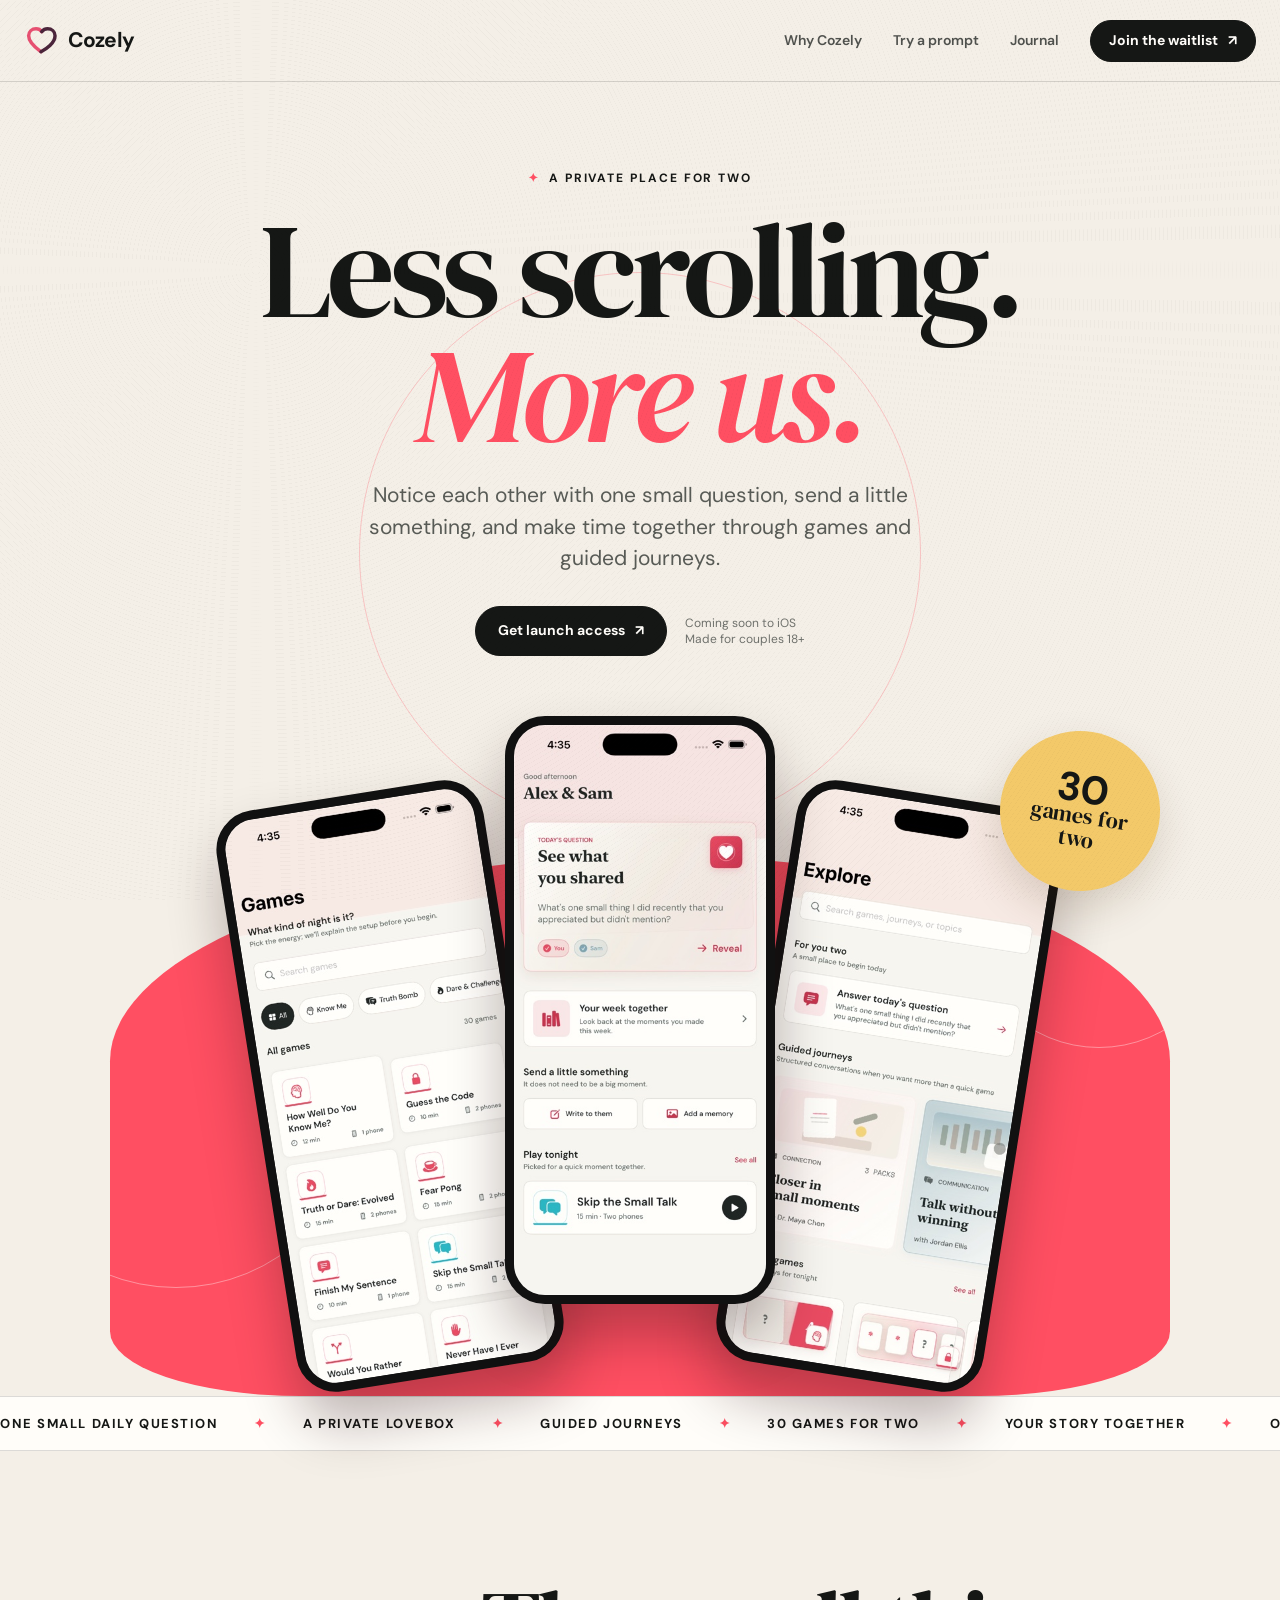
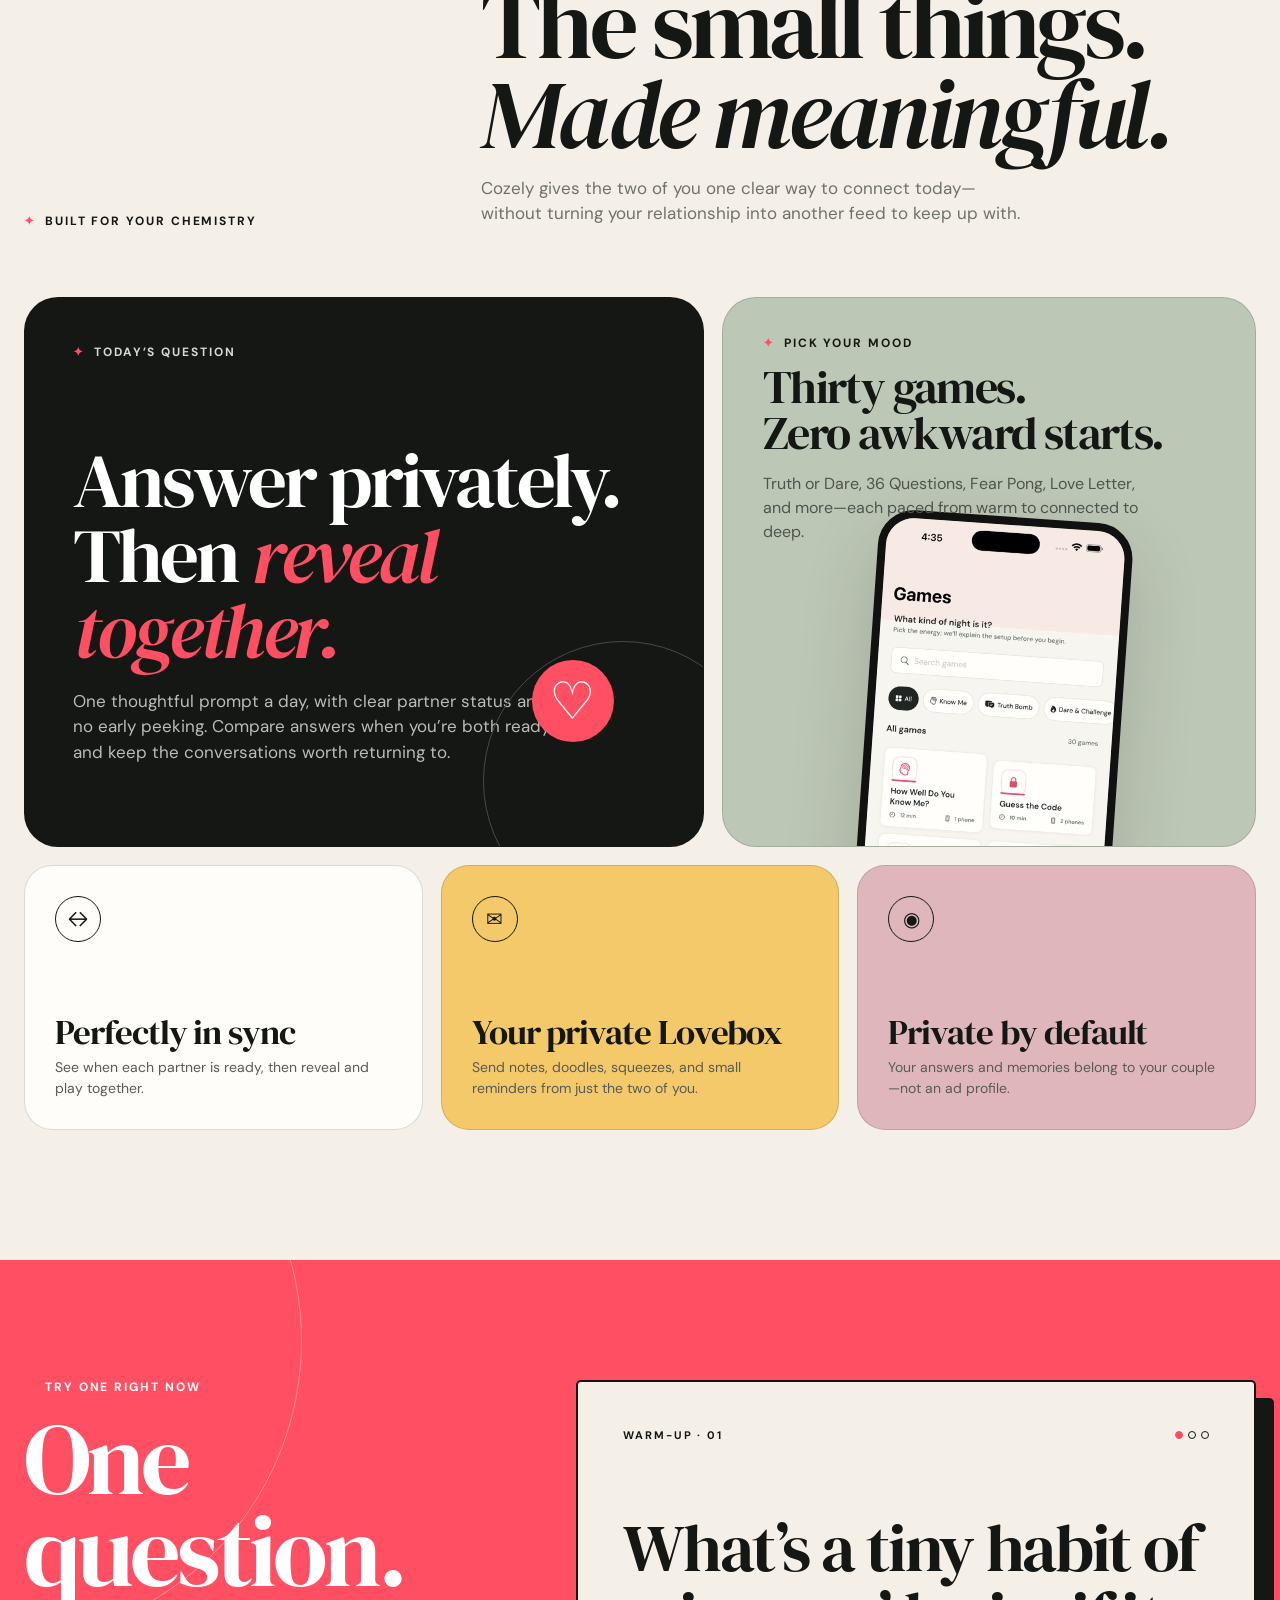
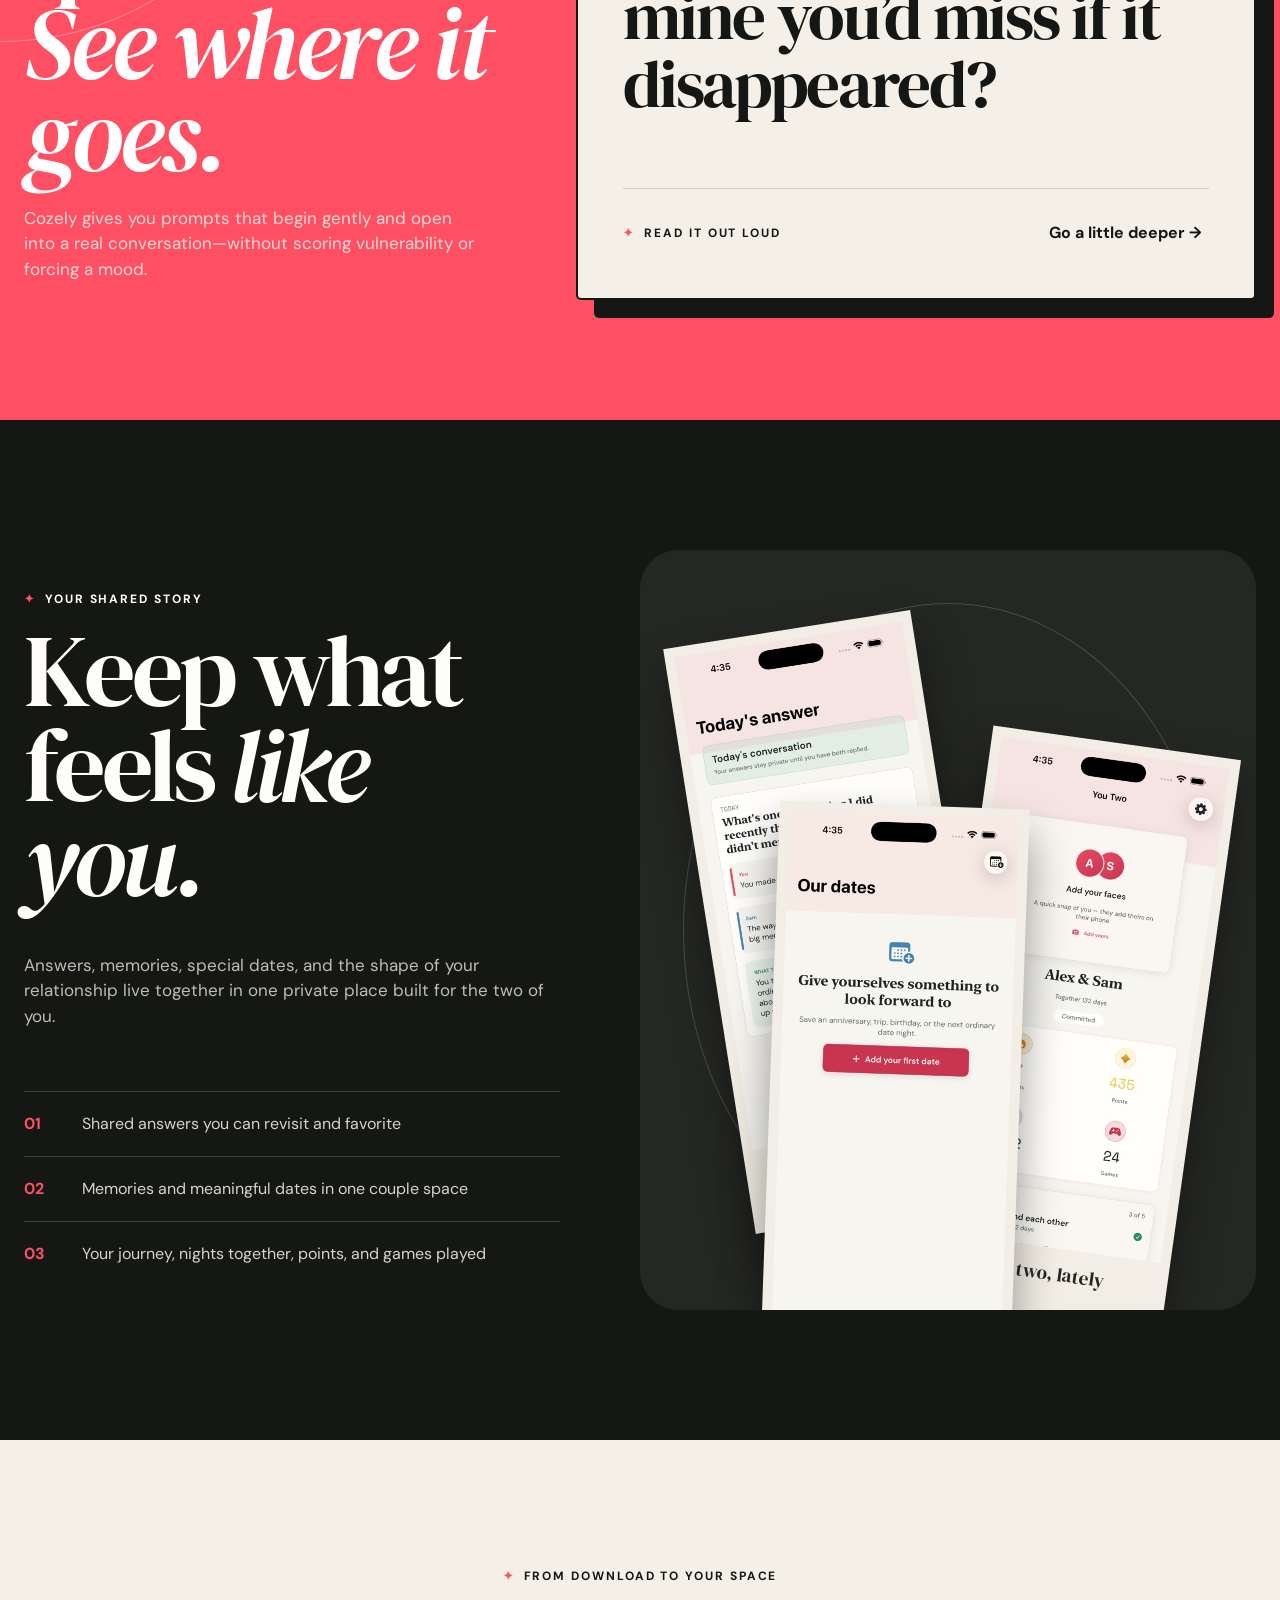
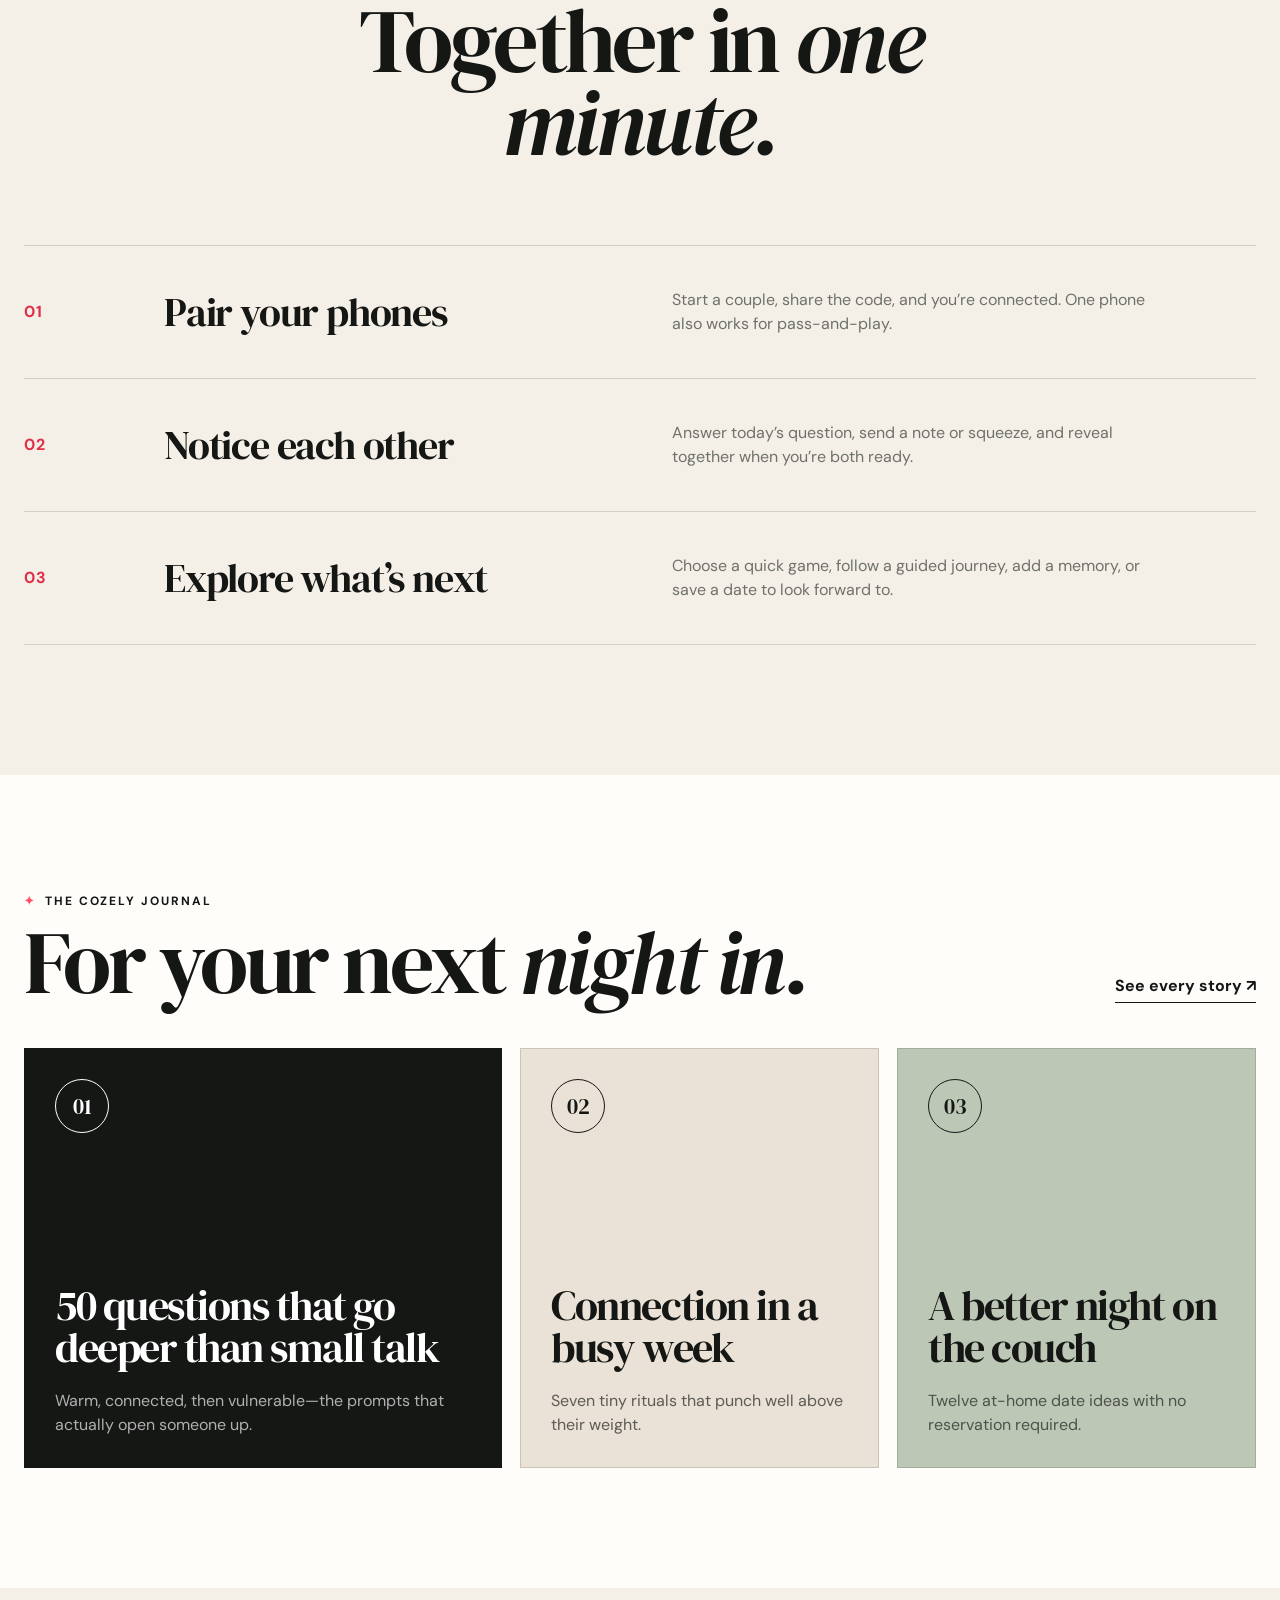
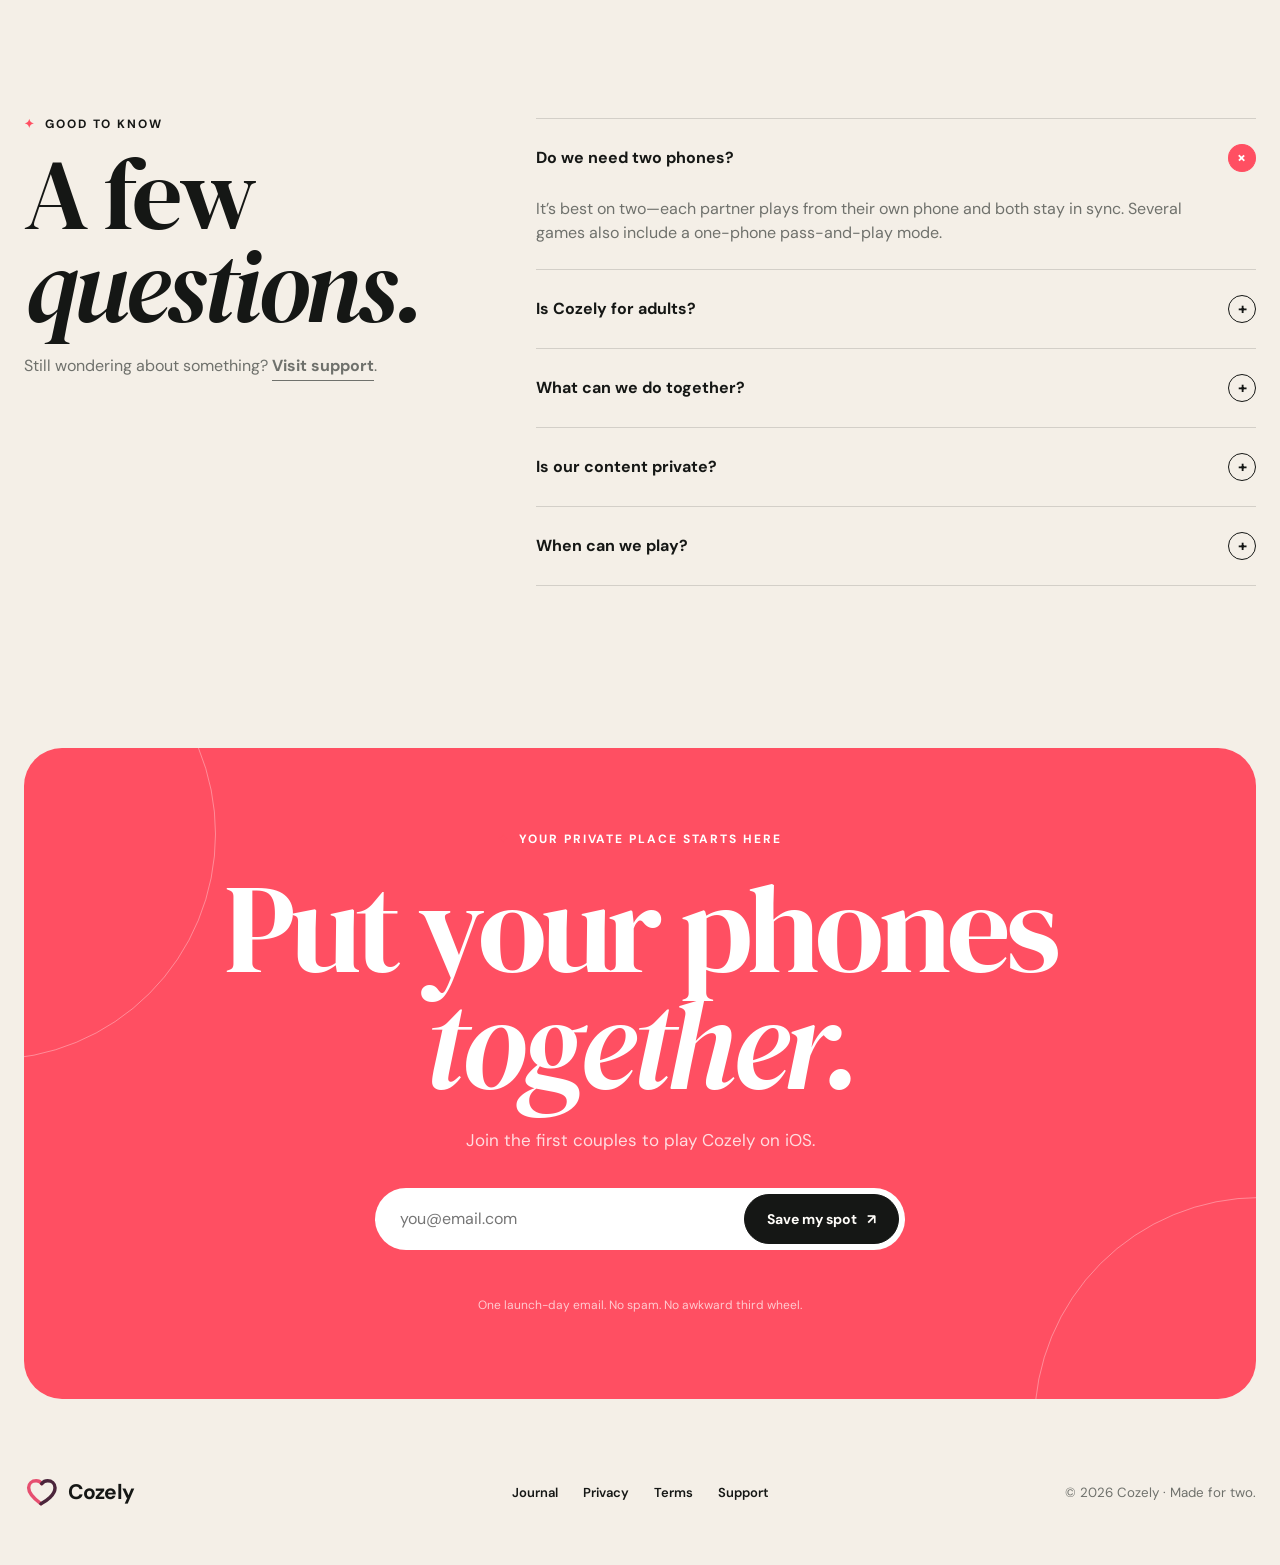
==== commit 97f74034: "Publish Cozely legal and support pages" ====
--- a/index.html
+++ b/index.html
@@ -1,482 +1,640 @@
 <!DOCTYPE html>
 <html lang="en">
 <head>
-<meta charset="utf-8" />
-<meta name="viewport" content="width=device-width, initial-scale=1, viewport-fit=cover" />
-<title>Cozely — Couples games for date night</title>
-<meta name="description" content="Cozely is a date-night game for couples. Playful to deep, hosted by Juno your AI host — 30 games, curated decks, and a keepsake scrapbook of your nights. Coming soon to the App Store." />
-<meta name="theme-color" content="#F6F7F4" />
-<meta property="og:title" content="Cozely — Couples games for date night" />
-<meta property="og:description" content="Date night, leveled up. Playful to deep, hosted by Juno. Coming soon to the App Store." />
-<meta property="og:type" content="website" />
-<link rel="preconnect" href="https://fonts.googleapis.com" />
-<link rel="preconnect" href="https://fonts.gstatic.com" crossorigin />
-<link href="https://fonts.googleapis.com/css2?family=Inter:wght@400;500;600;700;800&display=swap" rel="stylesheet" />
-<link href="https://api.fontshare.com/v2/css?f[]=clash-display@600,700&display=swap" rel="stylesheet" />
-<style>
-  :root{
-    --bg:#F6F7F4; --bg2:#E8EEF3; --surface:#FFFFFF; --surface2:#F0F3F1;
-    --pink:#C48616; --rose:#4285B4; --amber:#F2C14E; --violet:#76C7A5; --teal:#2BB6C4; --blue:#3B9CF6;
-    --cream:#202624; --muted:#65716C; --hair:rgba(255,255,255,.10);
-    --display:"Clash Display",-apple-system,BlinkMacSystemFont,"Segoe UI",sans-serif;
-    --body:"Inter",-apple-system,BlinkMacSystemFont,"Segoe UI",Roboto,sans-serif;
-  }
-  *{box-sizing:border-box;margin:0;padding:0;}
-  html{scroll-behavior:smooth;}
-  body{font-family:var(--body);color:var(--cream);background:var(--bg);line-height:1.6;-webkit-font-smoothing:antialiased;overflow-x:hidden;}
-  a{color:inherit;text-decoration:none;}
-  h1,h2,h3{font-family:var(--display);font-weight:700;line-height:1.08;letter-spacing:-.01em;}
-  .wrap{max-width:1120px;margin:0 auto;padding:0 22px;}
-  .pink{color:var(--pink);}
-  .grad-text{background:linear-gradient(90deg,var(--pink),var(--rose));-webkit-background-clip:text;background-clip:text;color:transparent;}
-  .btn{display:inline-flex;align-items:center;gap:8px;font-weight:700;font-size:15px;border:0;cursor:pointer;border-radius:14px;padding:13px 22px;color:#fff;background:linear-gradient(135deg,var(--pink),var(--rose));box-shadow:0 12px 30px rgba(196,134,22,.35);transition:transform .15s ease, box-shadow .15s ease;}
-  .btn:hover{transform:translateY(-2px);box-shadow:0 16px 38px rgba(196,134,22,.45);}
-  .btn.ghost{background:transparent;border:1px solid var(--hair);box-shadow:none;color:var(--cream);}
-  .pill{display:inline-flex;align-items:center;gap:7px;font-size:12px;font-weight:700;letter-spacing:1.5px;text-transform:uppercase;color:var(--pink);background:rgba(196,134,22,.12);border:1px solid rgba(196,134,22,.25);border-radius:999px;padding:6px 14px;}
-
-  /* Nav */
-  nav{position:sticky;top:0;z-index:50;backdrop-filter:blur(14px);background:rgba(246,247,244,.72);border-bottom:1px solid var(--hair);}
-  nav .wrap{display:flex;align-items:center;justify-content:space-between;height:64px;}
-  .logo{font-family:var(--display);font-weight:700;font-size:22px;letter-spacing:.5px;display:flex;align-items:center;gap:8px;}
-  .logo .dot{width:10px;height:10px;border-radius:50%;background:linear-gradient(135deg,var(--pink),var(--rose));box-shadow:0 0 16px var(--pink);}
-  .navlinks{display:flex;gap:26px;align-items:center;}
-  .navlinks a{color:var(--muted);font-size:14px;font-weight:600;transition:color .15s;}
-  .navlinks a:hover{color:var(--cream);}
-  @media(max-width:760px){.navlinks a:not(.btn){display:none;}}
-
-  /* Hero */
-  .hero{position:relative;padding:74px 0 40px;overflow:hidden;}
-  .hero::before{content:"";position:absolute;inset:0;z-index:-1;background:
-    radial-gradient(90% 60% at 75% -10%, rgba(196,134,22,.30), transparent 60%),
-    radial-gradient(80% 60% at -5% 20%, rgba(66,133,180,.20), transparent 55%);}
-  .hero-grid{display:grid;grid-template-columns:1.05fr .95fr;gap:40px;align-items:center;}
-  .hero h1{font-size:clamp(40px,6vw,68px);}
-  .hero p.lead{margin-top:18px;font-size:19px;color:var(--muted);max-width:520px;}
-  .cta-row{margin-top:30px;display:flex;flex-direction:column;gap:12px;max-width:440px;}
-  .wl-form{display:flex;gap:8px;}
-  .wl-form input{flex:1;min-width:0;background:var(--surface);border:1px solid var(--hair);border-radius:14px;padding:13px 16px;color:var(--cream);font-size:15px;font-family:var(--body);}
-  .wl-form input::placeholder{color:var(--muted);}
-  .wl-note{font-size:13px;color:var(--muted);}
-  .wl-msg{font-size:14px;font-weight:600;min-height:20px;}
-  .store-pill{display:inline-flex;align-items:center;gap:9px;background:var(--surface);border:1px solid var(--hair);border-radius:14px;padding:10px 16px;font-size:14px;font-weight:600;color:var(--cream);width:max-content;}
-  .store-pill small{color:var(--muted);font-weight:500;display:block;font-size:11px;}
-  @media(max-width:860px){.hero-grid{grid-template-columns:1fr;text-align:center;}.cta-row{margin-inline:auto;}.hero p.lead{margin-inline:auto;}.hero-phone{order:-1;}}
-
-  /* Phone mockup */
-  .hero-phone{display:flex;justify-content:center;}
-  .phone{width:300px;max-width:84vw;aspect-ratio:300/645;border-radius:46px;padding:10px;background:linear-gradient(160deg,#2a2f3a,#0d0f14);box-shadow:0 40px 90px rgba(0,0,0,.6), inset 0 1px 0 rgba(255,255,255,.12);position:relative;}
-  .screen{width:100%;height:100%;border-radius:37px;overflow:hidden;position:relative;background:linear-gradient(180deg,#10202f,#0a1622);}
-  .screen .glow{position:absolute;inset:0;background:radial-gradient(80% 40% at 70% 0%, rgba(196,134,22,.28), transparent 60%);pointer-events:none;}
-  /* Real app screenshots inside the bezel */
-  .shot{position:absolute;inset:0;width:100%;height:100%;object-fit:cover;display:block;}
-  /* "Try one round" demo — mirrors the app's depth ramp (teal → rose → purple) */
-  .demo-wrap{max-width:560px;margin:0 auto;}
-  .demo-meter{display:flex;gap:6px;margin-bottom:18px;}
-  .demo-meter span{flex:1;height:6px;border-radius:9px;background:var(--surface);transition:background .5s;}
-  .demo-meter span.f0{background:#2BB6C4;}
-  .demo-meter span.f1{background:var(--pink);}
-  .demo-meter span.f2{background:#A64BFF;}
-  .demo-card{border-radius:26px;padding:44px 28px;min-height:240px;display:flex;flex-direction:column;align-items:center;justify-content:center;text-align:center;gap:16px;box-shadow:0 24px 60px rgba(0,0,0,.45);border:1px solid rgba(255,255,255,.14);}
-  .demo-badge{font-size:11px;font-weight:700;letter-spacing:2.5px;color:#fff;background:rgba(255,255,255,.18);padding:6px 14px;border-radius:999px;}
-  .demo-q{font-family:var(--display);font-weight:600;font-size:clamp(20px,3.4vw,27px);color:#fff;line-height:1.25;}
-  .demo-next{margin-top:22px;display:flex;justify-content:center;}
-  .demo-card.enter{animation:dealIn .5s cubic-bezier(.2,.8,.3,1.1);}
-  @keyframes dealIn{from{opacity:0;transform:translateY(22px) rotate(-3deg) scale(.94);}to{opacity:1;transform:none;}}
-  .sb{display:flex;justify-content:space-between;align-items:center;padding:16px 22px 0;font-size:12px;font-weight:700;color:var(--cream);}
-  .scr-pad{padding:14px 16px;position:relative;height:100%;}
-  .scr-h{display:flex;justify-content:space-between;align-items:center;margin-top:10px;}
-  .scr-title{font-family:var(--display);font-weight:700;font-size:18px;}
-  .streak{font-size:11px;font-weight:700;color:var(--amber);background:rgba(242,193,78,.12);border-radius:999px;padding:4px 9px;}
-  .eyebrow{font-size:10px;font-weight:700;letter-spacing:1.4px;text-transform:uppercase;color:var(--pink);}
-  .mini-muted{color:var(--muted);font-size:11px;}
-  .card2{background:var(--surface2);border:1px solid var(--hair);border-radius:18px;padding:13px;}
-  .gicon{width:42px;height:42px;border-radius:13px;display:flex;align-items:center;justify-content:center;font-size:20px;background:linear-gradient(135deg,var(--pink),var(--rose));box-shadow:0 8px 20px rgba(196,134,22,.35);}
-  .pillbtn{font-size:11px;font-weight:700;color:#fff;background:linear-gradient(135deg,var(--pink),var(--rose));border-radius:999px;padding:6px 12px;}
-  .tabbar{position:absolute;left:0;right:0;bottom:0;display:flex;justify-content:space-around;padding:12px 0 18px;background:rgba(246,247,244,.7);border-top:1px solid var(--hair);font-size:9px;color:var(--muted);}
-  .tabbar .on{color:var(--pink);}
-  .tabbar span{display:flex;flex-direction:column;align-items:center;gap:3px;font-weight:600;}
-  .tabbar i{font-size:15px;font-style:normal;}
-
-  /* Sections */
-  section{padding:64px 0;}
-  .sec-head{text-align:center;max-width:680px;margin:0 auto 14px;}
-  .sec-head h2{font-size:clamp(28px,4vw,42px);}
-  .sec-head p{margin-top:12px;color:var(--muted);font-size:17px;}
-  .trust{display:flex;flex-wrap:wrap;gap:10px 26px;justify-content:center;color:var(--muted);font-size:13px;font-weight:600;border-top:1px solid var(--hair);border-bottom:1px solid var(--hair);padding:18px 0;}
-  .trust b{color:var(--cream);}
-
-  .feat{display:grid;grid-template-columns:1fr 1fr;gap:48px;align-items:center;padding:46px 0;}
-  .feat:nth-child(even) .feat-copy{order:2;}
-  .feat-copy .pill{margin-bottom:16px;}
-  .feat-copy h3{font-size:clamp(26px,3.4vw,36px);}
-  .feat-copy p{margin-top:14px;color:var(--muted);font-size:17px;}
-  .feat-copy ul{margin-top:18px;list-style:none;display:grid;gap:10px;}
-  .feat-copy li{display:flex;gap:10px;align-items:flex-start;font-size:15px;}
-  .feat-copy li::before{content:"✦";color:var(--pink);font-size:13px;margin-top:3px;}
-  .feat-art{display:flex;justify-content:center;}
-  @media(max-width:860px){.feat{grid-template-columns:1fr;gap:28px;}.feat:nth-child(even) .feat-copy{order:0;}.feat-art{order:-1;}}
-
-  /* steps */
-  .steps{display:grid;grid-template-columns:repeat(3,1fr);gap:18px;margin-top:30px;}
-  .step{background:var(--surface);border:1px solid var(--hair);border-radius:20px;padding:24px;text-align:center;}
-  .step .n{width:40px;height:40px;border-radius:50%;display:flex;align-items:center;justify-content:center;margin:0 auto 14px;font-family:var(--display);font-weight:700;font-size:18px;color:#fff;background:linear-gradient(135deg,var(--pink),var(--rose));}
-  .step h4{font-family:var(--display);font-size:18px;margin-bottom:6px;}
-  .step p{color:var(--muted);font-size:14px;}
-  @media(max-width:760px){.steps{grid-template-columns:1fr;}}
-
-  /* quotes */
-  .quotes{display:grid;grid-template-columns:repeat(3,1fr);gap:18px;margin-top:28px;}
-  .quote{background:var(--surface);border:1px solid var(--hair);border-radius:20px;padding:22px;}
-  .quote p{font-size:15px;}
-  .quote .who{margin-top:14px;display:flex;align-items:center;gap:10px;}
-  .avt{width:34px;height:34px;border-radius:50%;display:flex;align-items:center;justify-content:center;font-weight:800;color:#fff;font-size:14px;}
-  .quote .who b{font-size:13px;}.quote .who span{font-size:12px;color:var(--muted);}
-  @media(max-width:760px){.quotes{grid-template-columns:1fr;}}
-
-  /* stories */
-  .story-grid{display:grid;grid-template-columns:repeat(3,1fr);gap:18px;margin-top:28px;}
-  .story{background:var(--surface);border:1px solid var(--hair);border-radius:20px;overflow:hidden;transition:transform .15s, border-color .15s;}
-  .story:hover{transform:translateY(-4px);border-color:rgba(196,134,22,.4);}
-  .story .top{height:120px;display:flex;align-items:center;justify-content:center;font-size:40px;}
-  .story .body{padding:18px;}
-  .story h4{font-family:var(--display);font-size:17px;line-height:1.25;}
-  .story p{color:var(--muted);font-size:13px;margin-top:8px;}
-  .story .more{margin-top:12px;color:var(--pink);font-size:13px;font-weight:700;}
-  @media(max-width:760px){.story-grid{grid-template-columns:1fr;}}
-
-  /* FAQ */
-  .faq{max-width:760px;margin:24px auto 0;}
-  .qa{border-bottom:1px solid var(--hair);}
-  .qa button{width:100%;text-align:left;background:none;border:0;color:var(--cream);font-family:var(--body);font-size:17px;font-weight:600;padding:20px 0;cursor:pointer;display:flex;justify-content:space-between;gap:16px;align-items:center;}
-  .qa .ans{max-height:0;overflow:hidden;transition:max-height .28s ease;color:var(--muted);font-size:15px;}
-  .qa.open .ans{max-height:260px;padding-bottom:18px;}
-  .qa .chev{transition:transform .25s;color:var(--pink);font-size:20px;}
-  .qa.open .chev{transform:rotate(45deg);}
-
-  /* CTA band + footer */
-  .band{margin:20px 0;background:linear-gradient(135deg,rgba(196,134,22,.16),rgba(66,133,180,.12));border:1px solid var(--hair);border-radius:28px;padding:48px 28px;text-align:center;}
-  .band h2{font-size:clamp(26px,4vw,40px);}
-  .band p{color:var(--muted);margin-top:10px;}
-  .band .wl-form{max-width:440px;margin:18px auto 0;}
-  .preview{max-width:470px;margin:24px auto 6px;display:flex;gap:12px;align-items:flex-start;text-align:left;background:rgba(246,247,244,.55);border:1px solid var(--hair);border-radius:20px;padding:16px 18px;}
-  .preview .javt{width:38px;height:38px;border-radius:50%;flex:none;display:flex;align-items:center;justify-content:center;font-size:18px;background:linear-gradient(135deg,var(--pink),var(--rose));box-shadow:0 0 18px rgba(196,134,22,.5);}
-  .preview .from{font-size:10px;font-weight:800;letter-spacing:1.4px;color:var(--pink);}
-  .preview .bubble p{margin-top:5px;font-size:14.5px;color:var(--cream);line-height:1.5;}
-  .badges{margin-top:16px;display:flex;flex-wrap:wrap;gap:8px 18px;justify-content:center;color:var(--muted);font-size:12px;font-weight:600;}
-  footer{border-top:1px solid var(--hair);padding:40px 0;color:var(--muted);font-size:14px;}
-  footer .wrap{display:flex;flex-wrap:wrap;justify-content:space-between;gap:18px;align-items:center;}
-  footer a{color:var(--muted);}footer a:hover{color:var(--cream);}
-  footer .links{display:flex;gap:20px;flex-wrap:wrap;}
-
-  .reveal{opacity:0;transform:translateY(18px);transition:opacity .6s ease, transform .6s ease;}
-  .reveal.in{opacity:1;transform:none;}
-</style>
+  <meta charset="utf-8" />
+  <meta name="viewport" content="width=device-width, initial-scale=1, viewport-fit=cover" />
+  <title>Cozely — Put your phones together</title>
+  <meta name="description" content="Cozely is a private place for two: one small daily question, thoughtful notes, guided journeys, 30 games, and the moments you keep together." />
+  <meta name="theme-color" content="#F4EFE7" />
+  <meta property="og:title" content="Cozely — Put your phones together" />
+  <meta property="og:description" content="Thirty ways to play, talk, laugh, and feel closer." />
+  <meta property="og:type" content="website" />
+  <meta property="og:image" content="https://bswxyz.github.io/cozely-legal/assets/cozely-social.png" />
+  <meta name="twitter:card" content="summary_large_image" />
+  <meta name="twitter:title" content="Cozely — Put your phones together" />
+  <meta name="twitter:description" content="Thirty ways to play, talk, laugh, and feel closer." />
+  <meta name="twitter:image" content="https://bswxyz.github.io/cozely-legal/assets/cozely-social.png" />
+  <link rel="icon" href="assets/cozely-mark.svg" type="image/svg+xml" />
+  <link rel="apple-touch-icon" href="assets/cozely-icon-180.png" />
+  <link rel="preconnect" href="https://fonts.googleapis.com" />
+  <link rel="preconnect" href="https://fonts.gstatic.com" crossorigin />
+  <link href="https://fonts.googleapis.com/css2?family=DM+Sans:wght@400;500;600;700&amp;family=DM+Serif+Display:ital@0;1&amp;display=swap" rel="stylesheet" />
+  <style>
+    :root {
+      --paper: #f4efe7;
+      --paper-deep: #eae2d6;
+      --ink: #151715;
+      --muted: #6f716c;
+      --line: rgba(21, 23, 21, .15);
+      --red: #ff4f62;
+      --red-dark: #df3048;
+      --sage: #bdc7b6;
+      --yellow: #f3c969;
+      --white: #fffdf9;
+      --serif: "DM Serif Display", Georgia, serif;
+      --sans: "DM Sans", -apple-system, BlinkMacSystemFont, "Segoe UI", sans-serif;
+      --shadow: 0 28px 70px rgba(41, 32, 24, .17);
+    }
+
+    * { box-sizing: border-box; }
+    html { scroll-behavior: smooth; }
+    body {
+      margin: 0;
+      color: var(--ink);
+      background: var(--paper);
+      font-family: var(--sans);
+      line-height: 1.5;
+      -webkit-font-smoothing: antialiased;
+      overflow-x: hidden;
+    }
+    body::before {
+      content: "";
+      position: fixed;
+      inset: 0;
+      opacity: .16;
+      pointer-events: none;
+      z-index: 20;
+      background-image: repeating-radial-gradient(circle at 20% 30%, rgba(21,23,21,.18) 0 .45px, transparent .55px 4px);
+    }
+    a { color: inherit; text-decoration: none; }
+    button, input { font: inherit; }
+    button { color: inherit; }
+    img { max-width: 100%; }
+    .shell { width: min(1240px, calc(100% - 48px)); margin: 0 auto; }
+    .eyebrow { font-size: 12px; line-height: 1; font-weight: 700; letter-spacing: .16em; text-transform: uppercase; }
+    .eyebrow::before { content: "✦"; color: var(--red); margin-right: 9px; }
+    .display { font-family: var(--serif); font-weight: 400; letter-spacing: -.04em; line-height: .92; }
+    .serif { font-family: var(--serif); font-style: italic; font-weight: 400; }
+
+    .button {
+      min-height: 50px;
+      display: inline-flex;
+      align-items: center;
+      justify-content: center;
+      gap: 10px;
+      padding: 0 22px;
+      border: 1px solid var(--ink);
+      border-radius: 999px;
+      background: var(--ink);
+      color: var(--white);
+      font-weight: 700;
+      font-size: 14px;
+      cursor: pointer;
+      transition: transform .25s ease, background .25s ease, color .25s ease;
+    }
+    .button:hover { transform: translateY(-3px); background: var(--red); border-color: var(--red); }
+    .button.light { background: var(--white); color: var(--ink); border-color: var(--white); }
+    .button.light:hover { background: var(--red); color: #fff; border-color: var(--red); }
+    .arrow { transition: transform .25s ease; }
+    .button:hover .arrow { transform: translateX(4px); }
+
+    nav {
+      height: 82px;
+      position: relative;
+      z-index: 30;
+      border-bottom: 1px solid var(--line);
+    }
+    nav .shell { height: 100%; display: flex; align-items: center; justify-content: space-between; }
+    .brand { display: inline-flex; align-items: center; gap: 10px; font-size: 21px; font-weight: 700; letter-spacing: -.04em; }
+    .brand img { width: 34px; height: 34px; }
+    .nav-links { display: flex; align-items: center; gap: 31px; }
+    .nav-links > a:not(.button) { color: #4f514d; font-size: 14px; font-weight: 600; }
+    .nav-links > a:not(.button):hover { color: var(--red-dark); }
+    .nav-links .button { min-height: 42px; padding-inline: 18px; }
+
+    .hero { padding: 90px 0 0; text-align: center; position: relative; }
+    .hero::after {
+      content: "";
+      position: absolute;
+      width: 560px;
+      height: 560px;
+      border: 1px solid rgba(255, 79, 98, .28);
+      border-radius: 50%;
+      top: 190px;
+      left: 50%;
+      transform: translateX(-50%);
+      pointer-events: none;
+    }
+    .hero-copy { position: relative; z-index: 2; }
+    .hero h1 { font-size: clamp(66px, 10.5vw, 148px); margin: 25px auto 24px; max-width: 1150px; }
+    .hero h1 em { color: var(--red); }
+    .hero-lead { max-width: 610px; margin: 0 auto; color: #585b56; font-size: clamp(17px, 2vw, 21px); }
+    .hero-actions { display: flex; justify-content: center; align-items: center; gap: 18px; margin-top: 31px; }
+    .microcopy { font-size: 12px; color: var(--muted); text-align: left; line-height: 1.35; }
+
+    .product-stage { height: 690px; margin-top: 50px; position: relative; z-index: 3; }
+    .stage-blob {
+      position: absolute;
+      left: 50%;
+      bottom: 0;
+      width: min(1060px, 94vw);
+      height: 540px;
+      transform: translateX(-50%);
+      border-radius: 52% 48% 18% 18% / 38% 38% 12% 12%;
+      background: var(--red);
+      overflow: hidden;
+    }
+    .stage-blob::before, .stage-blob::after {
+      content: "";
+      position: absolute;
+      border: 1px solid rgba(255,255,255,.38);
+      border-radius: 50%;
+    }
+    .stage-blob::before { width: 370px; height: 370px; left: -120px; top: 60px; }
+    .stage-blob::after { width: 260px; height: 260px; right: -60px; top: -70px; }
+    .phone {
+      width: 270px;
+      aspect-ratio: 395 / 860;
+      position: absolute;
+      border: 9px solid #111;
+      border-radius: 40px;
+      overflow: hidden;
+      background: #111;
+      box-shadow: 0 33px 55px rgba(36, 11, 14, .3);
+    }
+    .phone::after { content: ""; position: absolute; inset: 0; box-shadow: inset 0 0 0 1px rgba(255,255,255,.18); border-radius: 31px; pointer-events: none; }
+    .phone img { width: 100%; height: 100%; object-fit: cover; display: block; }
+    .phone-one { left: calc(50% - 385px); top: 86px; transform: rotate(-9deg); }
+    .phone-two { left: 50%; top: 10px; transform: translateX(-50%); z-index: 2; }
+    .phone-three { right: calc(50% - 385px); top: 86px; transform: rotate(9deg); }
+    .stage-note {
+      position: absolute;
+      width: 160px;
+      height: 160px;
+      right: calc(50% - 520px);
+      top: 25px;
+      border-radius: 50%;
+      background: var(--yellow);
+      display: grid;
+      place-items: center;
+      text-align: center;
+      transform: rotate(9deg);
+      font-family: var(--serif);
+      font-size: 22px;
+      line-height: 1.03;
+      box-shadow: 0 18px 40px rgba(78, 48, 11, .17);
+    }
+    .stage-note b { font-family: var(--sans); display: block; font-size: 40px; line-height: .8; }
+
+    .ticker { border-block: 1px solid var(--line); overflow: hidden; white-space: nowrap; background: var(--white); }
+    .ticker-track { display: inline-flex; align-items: center; gap: 36px; min-width: max-content; padding: 17px 0; animation: ticker 25s linear infinite; font-size: 13px; font-weight: 700; letter-spacing: .12em; text-transform: uppercase; }
+    .ticker-track span::after { content: "✦"; color: var(--red); margin-left: 36px; }
+    @keyframes ticker { to { transform: translateX(-50%); } }
+
+    .section { padding: 130px 0; }
+    .section-head { display: grid; grid-template-columns: .7fr 1.3fr; gap: 40px; align-items: end; margin-bottom: 70px; }
+    .section-head h2 { font-size: clamp(48px, 7.5vw, 98px); margin: 0; max-width: 800px; }
+    .section-head p { color: var(--muted); margin: 18px 0 0; max-width: 550px; font-size: 17px; }
+
+    .bento { display: grid; grid-template-columns: 1.12fr .88fr; gap: 18px; }
+    .bento-card { position: relative; min-height: 550px; overflow: hidden; border: 1px solid var(--line); border-radius: 34px; }
+    .host-card { background: var(--ink); color: #fff; padding: 48px; }
+    .host-card .eyebrow { color: #d8d7d2; }
+    .host-card h3 { max-width: 560px; font-family: var(--serif); font-size: clamp(46px, 6vw, 82px); font-weight: 400; line-height: .98; letter-spacing: -.04em; margin: 85px 0 20px; }
+    .host-card h3 em { color: var(--red); }
+    .host-card p { color: #bbbcb7; max-width: 490px; font-size: 17px; }
+    .host-orbit { position: absolute; width: 280px; height: 280px; right: -60px; bottom: -75px; border: 1px solid #494a46; border-radius: 50%; }
+    .host-orbit::before { content: "♡"; position: absolute; left: 48px; top: 18px; width: 82px; height: 82px; display: grid; place-items: center; border-radius: 50%; color: #fff; background: var(--red); font: 52px var(--serif); }
+    .game-card { background: var(--sage); }
+    .game-card .copy { padding: 39px 40px 0; position: relative; z-index: 2; }
+    .game-card h3 { font-family: var(--serif); font-size: 46px; line-height: 1; font-weight: 400; letter-spacing: -.035em; margin: 15px 0 10px; }
+    .game-card p { color: #4f544d; max-width: 390px; }
+    .crop-phone { width: 255px; position: absolute; left: 50%; bottom: -205px; transform: translateX(-50%) rotate(4deg); border: 8px solid #111; border-radius: 36px; box-shadow: var(--shadow); }
+
+    .mini-grid { display: grid; grid-template-columns: repeat(3, 1fr); gap: 18px; margin-top: 18px; }
+    .mini-card { min-height: 265px; padding: 30px; border: 1px solid var(--line); border-radius: 28px; display: flex; flex-direction: column; justify-content: space-between; }
+    .mini-card:nth-child(1) { background: var(--white); }
+    .mini-card:nth-child(2) { background: var(--yellow); }
+    .mini-card:nth-child(3) { background: #dfb7bb; }
+    .mini-icon { width: 46px; height: 46px; border: 1px solid currentColor; border-radius: 50%; display: grid; place-items: center; font-size: 20px; }
+    .mini-card h4 { font: 35px/1 var(--serif); letter-spacing: -.03em; margin: 30px 0 7px; }
+    .mini-card p { margin: 0; color: #595b56; font-size: 14px; }
+
+    .prompt-section { padding: 120px 0; background: var(--red); position: relative; overflow: hidden; }
+    .prompt-section::before { content: ""; position: absolute; width: 600px; height: 600px; left: -300px; top: -220px; border: 1px solid rgba(255,255,255,.35); border-radius: 50%; }
+    .prompt-grid { display: grid; grid-template-columns: .82fr 1.18fr; gap: 80px; align-items: center; position: relative; }
+    .prompt-copy { color: #fff; }
+    .prompt-copy h2 { font-size: clamp(55px, 8vw, 100px); margin: 20px 0 25px; }
+    .prompt-copy p { max-width: 460px; color: rgba(255,255,255,.78); font-size: 17px; }
+    .prompt-card { min-height: 520px; padding: 45px; background: var(--paper); border: 2px solid var(--ink); border-radius: 5px; box-shadow: 18px 18px 0 var(--ink); display: flex; flex-direction: column; justify-content: space-between; transform: rotate(1.5deg); }
+    .prompt-top { display: flex; justify-content: space-between; align-items: center; }
+    .depth { font-size: 11px; font-weight: 700; text-transform: uppercase; letter-spacing: .17em; }
+    .depth-dots { display: flex; gap: 5px; }
+    .depth-dots i { width: 8px; height: 8px; border: 1px solid var(--ink); border-radius: 50%; }
+    .depth-dots i.active { background: var(--red); border-color: var(--red); }
+    .question { max-width: 650px; margin: 50px 0; font: clamp(37px, 5.2vw, 67px)/1.02 var(--serif); letter-spacing: -.035em; }
+    .prompt-bottom { display: flex; align-items: center; justify-content: space-between; gap: 20px; border-top: 1px solid var(--line); padding-top: 24px; }
+    .prompt-next { border: 0; background: none; padding: 8px; font-weight: 700; cursor: pointer; }
+    .prompt-next:hover { color: var(--red-dark); }
+
+    .keepsake { background: var(--ink); color: var(--white); }
+    .keepsake .section-head p { color: #aaa9a4; }
+    .keepsake-showcase { display: grid; grid-template-columns: 1fr 1fr; min-height: 760px; }
+    .keepsake-copy { padding-right: 80px; display: flex; flex-direction: column; justify-content: center; }
+    .keepsake-copy h2 { font-size: clamp(58px, 8vw, 105px); margin: 18px 0 30px; }
+    .keepsake-copy p { color: #bdbcb7; font-size: 17px; max-width: 520px; }
+    .feature-list { margin-top: 45px; display: grid; gap: 20px; }
+    .feature-row { display: grid; grid-template-columns: 42px 1fr; gap: 16px; padding-top: 20px; border-top: 1px solid #3d3e3a; }
+    .feature-row b { color: var(--red); }
+    .feature-row span { color: #d4d3ce; }
+    .keepsake-art { min-height: 760px; position: relative; background: #252723; border-radius: 38px; overflow: hidden; }
+    .keepsake-art::before { content: ""; position: absolute; inset: 7% 7%; border: 1px solid #4a4c46; border-radius: 50%; }
+    .photo-card { position: absolute; width: 250px; padding: 10px 10px 45px; background: #f2eee5; box-shadow: 0 25px 45px rgba(0,0,0,.4); }
+    .photo-card img { display: block; width: 100%; }
+    .photo-card.one { left: 11%; top: 10%; transform: rotate(-9deg); }
+    .photo-card.two { right: 9%; top: 25%; transform: rotate(8deg); }
+    .photo-card.three { left: 21%; bottom: -15%; transform: rotate(2deg); }
+    .photo-label { margin: 12px 5px 0; color: #252723; font: 19px var(--serif); text-align: center; }
+
+    .steps { padding: 130px 0; }
+    .steps-heading { text-align: center; max-width: 810px; margin: 0 auto 80px; }
+    .steps-heading h2 { font-size: clamp(52px, 7vw, 92px); margin: 18px 0 0; }
+    .step-list { counter-reset: steps; border-top: 1px solid var(--line); }
+    .step-item { counter-increment: steps; display: grid; grid-template-columns: 100px .8fr 1fr; gap: 40px; align-items: center; padding: 42px 0; border-bottom: 1px solid var(--line); }
+    .step-item::before { content: "0" counter(steps); color: var(--red-dark); font-weight: 700; letter-spacing: .08em; }
+    .step-item h3 { margin: 0; font: 40px/1 var(--serif); letter-spacing: -.03em; }
+    .step-item p { color: var(--muted); max-width: 490px; margin: 0; }
+
+    .stories { padding: 120px 0; background: var(--white); }
+    .stories-top { display: flex; justify-content: space-between; align-items: end; margin-bottom: 45px; }
+    .stories-top h2 { font-size: clamp(55px, 7vw, 88px); margin: 15px 0 0; }
+    .text-link { font-weight: 700; border-bottom: 1px solid; padding-bottom: 4px; }
+    .text-link:hover { color: var(--red-dark); }
+    .story-grid { display: grid; grid-template-columns: 1.2fr .9fr .9fr; gap: 18px; }
+    .story { min-height: 420px; border: 1px solid var(--line); padding: 30px; display: flex; flex-direction: column; justify-content: space-between; transition: transform .25s ease; }
+    .story:hover { transform: translateY(-7px); }
+    .story:first-child { background: var(--ink); color: #fff; }
+    .story:nth-child(2) { background: var(--paper-deep); }
+    .story:nth-child(3) { background: var(--sage); }
+    .story-number { width: 54px; height: 54px; border: 1px solid currentColor; border-radius: 50%; display: grid; place-items: center; font: 22px var(--serif); }
+    .story h3 { font: clamp(34px, 3.3vw, 49px)/1 var(--serif); letter-spacing: -.035em; margin: 0 0 20px; }
+    .story p { margin: 0; opacity: .66; }
+
+    .faq-section { padding: 130px 0; }
+    .faq-grid { display: grid; grid-template-columns: .75fr 1.25fr; gap: 80px; }
+    .faq-title h2 { font-size: clamp(58px, 8vw, 100px); margin: 18px 0 22px; }
+    .faq-title p { color: var(--muted); }
+    .faq { border-top: 1px solid var(--line); }
+    .qa { border-bottom: 1px solid var(--line); }
+    .qa button { width: 100%; padding: 25px 0; background: none; border: 0; display: flex; align-items: center; justify-content: space-between; gap: 24px; text-align: left; font-weight: 700; cursor: pointer; }
+    .qa button span { width: 28px; height: 28px; flex: none; border: 1px solid var(--ink); border-radius: 50%; display: grid; place-items: center; transition: transform .25s ease, background .25s ease; }
+    .answer { display: grid; grid-template-rows: 0fr; transition: grid-template-rows .3s ease; }
+    .answer > div { overflow: hidden; color: var(--muted); }
+    .answer p { margin: 0; padding: 0 45px 24px 0; }
+    .qa.open .answer { grid-template-rows: 1fr; }
+    .qa.open button span { transform: rotate(45deg); color: #fff; background: var(--red); border-color: var(--red); }
+
+    .finale { padding: 32px 0; }
+    .finale-panel { min-height: 650px; padding: 85px 30px; background: var(--red); color: #fff; border-radius: 38px; text-align: center; position: relative; overflow: hidden; }
+    .finale-panel::before, .finale-panel::after { content: ""; position: absolute; width: 450px; height: 450px; border: 1px solid rgba(255,255,255,.34); border-radius: 50%; }
+    .finale-panel::before { left: -260px; top: -140px; }
+    .finale-panel::after { right: -230px; bottom: -250px; }
+    .finale h2 { position: relative; max-width: 900px; margin: 25px auto 26px; font-size: clamp(66px, 10vw, 126px); }
+    .finale p { position: relative; color: rgba(255,255,255,.8); font-size: 17px; }
+    .waitlist { position: relative; display: flex; max-width: 530px; margin: 35px auto 0; padding: 6px; background: #fff; border-radius: 999px; }
+    .waitlist input[type="email"] { flex: 1; min-width: 0; border: 0; outline: 0; padding: 0 19px; background: transparent; color: var(--ink); }
+    .waitlist .button { min-height: 50px; }
+    .waitlist-message { position: relative; min-height: 22px; margin-top: 14px; font-weight: 700; font-size: 13px; }
+    .finale-note { position: relative; margin-top: 10px; font-size: 12px; color: rgba(255,255,255,.7); }
+
+    footer { padding: 45px 0 55px; }
+    footer .shell { display: grid; grid-template-columns: 1fr auto 1fr; align-items: center; gap: 28px; }
+    .footer-links { display: flex; gap: 25px; font-size: 13px; font-weight: 600; }
+    footer small { text-align: right; color: var(--muted); }
+
+    .reveal { opacity: 0; transform: translateY(25px); transition: opacity .75s ease, transform .75s cubic-bezier(.2,.7,.2,1); }
+    .reveal.in { opacity: 1; transform: none; }
+
+    @media (max-width: 980px) {
+      .nav-links > a:not(.button) { display: none; }
+      .product-stage { height: 600px; }
+      .stage-blob { height: 470px; }
+      .phone { width: 230px; }
+      .phone-one { left: calc(50% - 315px); }
+      .phone-three { right: calc(50% - 315px); }
+      .stage-note { right: 2vw; }
+      .section-head, .prompt-grid, .faq-grid { grid-template-columns: 1fr; }
+      .section-head { gap: 20px; }
+      .bento { grid-template-columns: 1fr; }
+      .game-card { min-height: 500px; }
+      .mini-grid { grid-template-columns: 1fr 1fr; }
+      .mini-card:last-child { grid-column: 1 / -1; }
+      .prompt-grid { gap: 60px; }
+      .keepsake-showcase { grid-template-columns: 1fr; gap: 70px; }
+      .keepsake-copy { padding-right: 0; }
+      .story-grid { grid-template-columns: 1fr 1fr; }
+      .story:first-child { grid-column: 1 / -1; }
+    }
+
+    @media (max-width: 700px) {
+      .shell { width: min(100% - 30px, 1240px); }
+      nav { height: 70px; }
+      .brand { font-size: 19px; }
+      .brand img { width: 30px; height: 30px; }
+      .nav-links .button { min-height: 39px; padding-inline: 14px; font-size: 12px; }
+      .hero { padding-top: 65px; }
+      .hero h1 { font-size: clamp(59px, 19vw, 92px); }
+      .hero-actions { flex-direction: column; }
+      .microcopy { text-align: center; }
+      .product-stage { height: 470px; margin-top: 45px; }
+      .stage-blob { height: 365px; border-radius: 48% 52% 8% 8% / 28% 28% 6% 6%; }
+      .phone { width: 165px; border-width: 6px; border-radius: 27px; }
+      .phone-one { left: calc(50% - 205px); top: 90px; }
+      .phone-two { top: 20px; }
+      .phone-three { right: calc(50% - 205px); top: 90px; }
+      .stage-note { width: 100px; height: 100px; right: 0; top: -8px; font-size: 14px; }
+      .stage-note b { font-size: 27px; }
+      .section, .prompt-section, .steps, .stories, .faq-section { padding: 85px 0; }
+      .section-head { margin-bottom: 45px; }
+      .host-card { min-height: 520px; padding: 30px; }
+      .host-card h3 { margin-top: 80px; }
+      .game-card .copy { padding: 30px 28px 0; }
+      .mini-grid { grid-template-columns: 1fr; }
+      .mini-card:last-child { grid-column: auto; }
+      .prompt-card { min-height: 430px; padding: 28px; box-shadow: 10px 10px 0 var(--ink); }
+      .prompt-bottom { align-items: flex-end; }
+      .keepsake-art { min-height: 620px; }
+      .photo-card { width: 190px; }
+      .photo-card.one { left: 5%; }
+      .photo-card.two { right: 3%; top: 31%; }
+      .step-item { grid-template-columns: 50px 1fr; gap: 18px; }
+      .step-item p { grid-column: 2; }
+      .story-grid { grid-template-columns: 1fr; }
+      .story:first-child { grid-column: auto; }
+      .stories-top { display: block; }
+      .stories-top .text-link { display: inline-block; margin-top: 20px; }
+      .finale-panel { min-height: 600px; padding: 70px 18px; border-radius: 28px; }
+      .waitlist { border-radius: 22px; flex-direction: column; background: transparent; padding: 0; gap: 10px; }
+      .waitlist input[type="email"] { min-height: 54px; border-radius: 999px; background: #fff; padding-inline: 20px; }
+      footer .shell { grid-template-columns: 1fr; text-align: center; justify-items: center; }
+      footer small { text-align: center; }
+      .footer-links { flex-wrap: wrap; justify-content: center; }
+    }
+
+    @media (prefers-reduced-motion: reduce) {
+      html { scroll-behavior: auto; }
+      *, *::before, *::after { animation-duration: .01ms !important; animation-iteration-count: 1 !important; transition-duration: .01ms !important; }
+      .reveal { opacity: 1; transform: none; }
+    }
+  </style>
 </head>
 <body>
-
-<nav>
-  <div class="wrap">
-    <a class="logo" href="#top"><span class="dot"></span>Cozely</a>
-    <div class="navlinks">
-      <a href="#games">Games</a>
-      <a href="#features">Features</a>
-      <a href="stories.html">Stories</a>
-      <a href="#faq">FAQ</a>
-      <a class="btn" href="#waitlist">Join the waitlist</a>
+  <nav aria-label="Main navigation">
+    <div class="shell">
+      <a class="brand" href="#top" aria-label="Cozely home"><img src="assets/cozely-mark.svg" alt="" />Cozely</a>
+      <div class="nav-links">
+        <a href="#why">Why Cozely</a>
+        <a href="#play">Try a prompt</a>
+        <a href="stories.html">Journal</a>
+        <a class="button" href="#waitlist">Join the waitlist <span class="arrow">↗</span></a>
+      </div>
     </div>
-  </div>
-</nav>
-
-<a id="top"></a>
-<header class="hero">
-  <div class="wrap hero-grid">
-    <div>
-      <span class="pill">Coming soon · iOS</span>
-      <h1 style="margin-top:18px">Date night,<br><span class="grad-text">leveled up.</span></h1>
-      <p class="lead">Cozely is a game show for two. Playful to deep, hosted by <b style="color:var(--cream)">Juno</b> — your AI date‑night host. 30 games, curated decks, and a keepsake scrapbook of every night.</p>
-      <div class="cta-row" id="waitlist">
-        <form class="wl-form" data-wl>
-          <input type="email" name="email" placeholder="you@email.com" autocomplete="email" required />
+  </nav>
+
+  <main id="top">
+    <header class="hero">
+      <div class="shell hero-copy">
+        <div class="eyebrow">A private place for two</div>
+        <h1 class="display">Less scrolling.<br /><em class="serif">More us.</em></h1>
+        <p class="hero-lead">Notice each other with one small question, send a little something, and make time together through games and guided journeys.</p>
+        <div class="hero-actions">
+          <a class="button" href="#waitlist">Get launch access <span class="arrow">↗</span></a>
+          <div class="microcopy">Coming soon to iOS<br />Made for couples 18+</div>
+        </div>
+      </div>
+      <div class="product-stage" aria-label="A preview of Cozely on three phones">
+        <div class="stage-blob"></div>
+        <div class="phone phone-one"><img src="shots/current-games.jpg" alt="The current Cozely library with 30 games for couples" /></div>
+        <div class="phone phone-two"><img src="shots/current-home.jpg" alt="The current Cozely Today screen with a shared daily question" /></div>
+        <div class="phone phone-three"><img src="shots/current-explore.jpg" alt="The current Cozely Explore screen with journeys and quick games" /></div>
+        <div class="stage-note"><span><b>30</b> games for<br />two</span></div>
+      </div>
+    </header>
+
+    <div class="ticker" aria-label="Cozely features">
+      <div class="ticker-track">
+        <span>One small daily question</span><span>A private Lovebox</span><span>Guided journeys</span><span>30 games for two</span><span>Your story together</span>
+        <span>One small daily question</span><span>A private Lovebox</span><span>Guided journeys</span><span>30 games for two</span><span>Your story together</span>
+      </div>
+    </div>
+
+    <section class="section" id="why">
+      <div class="shell">
+        <div class="section-head reveal">
+          <div class="eyebrow">Built for your chemistry</div>
+          <div>
+            <h2 class="display">The small things.<br /><span class="serif">Made meaningful.</span></h2>
+            <p>Cozely gives the two of you one clear way to connect today—without turning your relationship into another feed to keep up with.</p>
+          </div>
+        </div>
+
+        <div class="bento">
+          <article class="bento-card host-card reveal">
+            <div class="eyebrow">Today’s question</div>
+            <h3>Answer privately.<br />Then <em class="serif">reveal together.</em></h3>
+            <p>One thoughtful prompt a day, with clear partner status and no early peeking. Compare answers when you’re both ready and keep the conversations worth returning to.</p>
+            <div class="host-orbit" aria-hidden="true"></div>
+          </article>
+          <article class="bento-card game-card reveal">
+            <div class="copy">
+              <div class="eyebrow">Pick your mood</div>
+              <h3>Thirty games.<br />Zero awkward starts.</h3>
+              <p>Truth or Dare, 36 Questions, Fear Pong, Love Letter, and more—each paced from warm to connected to deep.</p>
+            </div>
+            <img class="crop-phone" src="shots/current-games.jpg" alt="The current Cozely game library" />
+          </article>
+        </div>
+
+        <div class="mini-grid">
+          <article class="mini-card reveal"><div class="mini-icon" aria-hidden="true">↔</div><div><h4>Perfectly in sync</h4><p>See when each partner is ready, then reveal and play together.</p></div></article>
+          <article class="mini-card reveal"><div class="mini-icon" aria-hidden="true">✉</div><div><h4>Your private Lovebox</h4><p>Send notes, doodles, squeezes, and small reminders from just the two of you.</p></div></article>
+          <article class="mini-card reveal"><div class="mini-icon" aria-hidden="true">◉</div><div><h4>Private by default</h4><p>Your answers and memories belong to your couple—not an ad profile.</p></div></article>
+        </div>
+      </div>
+    </section>
+
+    <section class="prompt-section" id="play">
+      <div class="shell prompt-grid">
+        <div class="prompt-copy reveal">
+          <div class="eyebrow">Try one right now</div>
+          <h2 class="display">One question.<br /><span class="serif">See where it goes.</span></h2>
+          <p>Cozely gives you prompts that begin gently and open into a real conversation—without scoring vulnerability or forcing a mood.</p>
+        </div>
+        <div class="prompt-card reveal" data-prompt-card>
+          <div class="prompt-top">
+            <span class="depth" data-depth>Warm-up · 01</span>
+            <div class="depth-dots" data-dots aria-label="Prompt depth: one of three"><i class="active"></i><i></i><i></i></div>
+          </div>
+          <div class="question" data-question>What’s a tiny habit of mine you’d miss if it disappeared?</div>
+          <div class="prompt-bottom">
+            <span class="eyebrow">Read it out loud</span>
+            <button class="prompt-next" type="button" data-prompt-next>Go a little deeper →</button>
+          </div>
+        </div>
+      </div>
+    </section>
+
+    <section class="section keepsake">
+      <div class="shell keepsake-showcase">
+        <div class="keepsake-copy reveal">
+          <div class="eyebrow">Your shared story</div>
+          <h2 class="display">Keep what feels <span class="serif">like you.</span></h2>
+          <p>Answers, memories, special dates, and the shape of your relationship live together in one private place built for the two of you.</p>
+          <div class="feature-list">
+            <div class="feature-row"><b>01</b><span>Shared answers you can revisit and favorite</span></div>
+            <div class="feature-row"><b>02</b><span>Memories and meaningful dates in one couple space</span></div>
+            <div class="feature-row"><b>03</b><span>Your journey, nights together, points, and games played</span></div>
+          </div>
+        </div>
+        <div class="keepsake-art reveal" aria-label="The current Cozely shared answers, couple profile, and dates">
+          <div class="photo-card one"><img src="shots/current-answer.jpg" alt="The current shared-answer conversation screen" /><div class="photo-label">What you shared</div></div>
+          <div class="photo-card two"><img src="shots/current-profile.jpg" alt="The current You Two relationship profile" /><div class="photo-label">You two, lately</div></div>
+          <div class="photo-card three"><img src="shots/current-dates.jpg" alt="The current special dates screen" /><div class="photo-label">Something to look forward to</div></div>
+        </div>
+      </div>
+    </section>
+
+    <section class="steps">
+      <div class="shell">
+        <div class="steps-heading reveal">
+          <div class="eyebrow">From download to your space</div>
+          <h2 class="display">Together in <span class="serif">one minute.</span></h2>
+        </div>
+        <div class="step-list">
+          <article class="step-item reveal"><h3>Pair your phones</h3><p>Start a couple, share the code, and you’re connected. One phone also works for pass-and-play.</p></article>
+          <article class="step-item reveal"><h3>Notice each other</h3><p>Answer today’s question, send a note or squeeze, and reveal together when you’re both ready.</p></article>
+          <article class="step-item reveal"><h3>Explore what’s next</h3><p>Choose a quick game, follow a guided journey, add a memory, or save a date to look forward to.</p></article>
+        </div>
+      </div>
+    </section>
+
+    <section class="stories" id="journal">
+      <div class="shell">
+        <div class="stories-top reveal">
+          <div><div class="eyebrow">The Cozely journal</div><h2 class="display">For your next <span class="serif">night in.</span></h2></div>
+          <a class="text-link" href="stories.html">See every story ↗</a>
+        </div>
+        <div class="story-grid">
+          <a class="story reveal" href="story-questions.html"><div class="story-number">01</div><div><h3>50 questions that go deeper than small talk</h3><p>Warm, connected, then vulnerable—the prompts that actually open someone up.</p></div></a>
+          <a class="story reveal" href="story-busy.html"><div class="story-number">02</div><div><h3>Connection in a busy week</h3><p>Seven tiny rituals that punch well above their weight.</p></div></a>
+          <a class="story reveal" href="story-stayin.html"><div class="story-number">03</div><div><h3>A better night on the couch</h3><p>Twelve at-home date ideas with no reservation required.</p></div></a>
+        </div>
+      </div>
+    </section>
+
+    <section class="faq-section" id="faq">
+      <div class="shell faq-grid">
+        <div class="faq-title reveal">
+          <div class="eyebrow">Good to know</div>
+          <h2 class="display">A few <span class="serif">questions.</span></h2>
+          <p>Still wondering about something? <a class="text-link" href="support.html">Visit support</a>.</p>
+        </div>
+        <div class="faq reveal">
+          <div class="qa open"><button type="button" aria-expanded="true">Do we need two phones?<span>+</span></button><div class="answer"><div><p>It’s best on two—each partner plays from their own phone and both stay in sync. Several games also include a one-phone pass-and-play mode.</p></div></div></div>
+          <div class="qa"><button type="button" aria-expanded="false">Is Cozely for adults?<span>+</span></button><div class="answer"><div><p>Yes. Cozely is made for couples 18+. Most games are warm and playful; optional mature decks sit behind an age gate you choose to unlock.</p></div></div></div>
+          <div class="qa"><button type="button" aria-expanded="false">What can we do together?<span>+</span></button><div class="answer"><div><p>Answer a private daily question, send notes and doodles through Lovebox, play from a 30-game library, follow guided journeys, and keep shared memories and important dates.</p></div></div></div>
+          <div class="qa"><button type="button" aria-expanded="false">Is our content private?<span>+</span></button><div class="answer"><div><p>Your answers, photos, and notes are private to your couple. Cozely doesn’t sell data or run ads, and you can delete a memory—or your whole account—anytime.</p></div></div></div>
+          <div class="qa"><button type="button" aria-expanded="false">When can we play?<span>+</span></button><div class="answer"><div><p>Cozely is coming soon to the iOS App Store. Join the waitlist and we’ll send one launch-day message when it’s ready.</p></div></div></div>
+        </div>
+      </div>
+    </section>
+
+    <section class="finale" id="waitlist">
+      <div class="shell finale-panel reveal">
+        <div class="eyebrow">Your private place starts here</div>
+        <h2 class="display">Put your phones <span class="serif">together.</span></h2>
+        <p>Join the first couples to play Cozely on iOS.</p>
+        <form class="waitlist" data-wl>
+          <label for="launch-email" style="position:absolute;left:-9999px">Email address</label>
+          <input id="launch-email" type="email" name="email" placeholder="you@email.com" autocomplete="email" required />
           <input type="text" name="website" tabindex="-1" autocomplete="off" style="position:absolute;left:-9999px" aria-hidden="true" />
-          <button class="btn" type="submit">Join the waitlist</button>
+          <button class="button" type="submit">Save my spot <span class="arrow">↗</span></button>
         </form>
-        <div class="wl-msg" data-wl-msg></div>
-        <div class="store-pill">🍎 <div><small>Coming soon to the</small><b>App Store</b></div></div>
-        <div class="wl-note">Be the first couples to play. No spam — just a launch‑day ping.</div>
-      </div>
+        <div class="waitlist-message" data-wl-msg aria-live="polite"></div>
+        <div class="finale-note">One launch-day email. No spam. No awkward third wheel.</div>
+      </div>
+    </section>
+  </main>
+
+  <footer>
+    <div class="shell">
+      <a class="brand" href="#top"><img src="assets/cozely-mark.svg" alt="" />Cozely</a>
+      <div class="footer-links"><a href="stories.html">Journal</a><a href="privacy.html">Privacy</a><a href="terms.html">Terms</a><a href="support.html">Support</a></div>
+      <small>© 2026 Cozely · Made for two.</small>
     </div>
-    <div class="hero-phone">
-      <!-- HOME — real app screenshot -->
-      <div class="phone"><div class="screen">
-        <img class="shot" src="shots/home.jpg" alt="Cozely home screen — Romeo &amp; Juliet's night: tonight's pick, Spin the Wheel, Talk to Juno, and this week's keepsakes" />
-      </div></div>
-    </div>
-  </div>
-</header>
-
-<div class="trust wrap" style="max-width:1120px">
-  <span><b>Two phones</b>, in sync</span>
-  <span><b>iOS</b> · 17+</span>
-  <span><b>Private</b> by design</span>
-  <span>Hosted by <b>Juno</b>, your AI host</span>
-</div>
-
-<!-- FEATURES -->
-<section id="features">
-  <div class="wrap">
-    <div class="sec-head reveal">
-      <span class="pill">Why couples love it</span>
-      <h2 style="margin-top:14px">Not another question app.</h2>
-      <p>Every night feels made for the two of you — because it is.</p>
-    </div>
-
-    <!-- Feature 1: Juno -->
-    <div class="feat reveal">
-      <div class="feat-copy">
-        <span class="pill">Your AI host</span>
-        <h3>Juno runs the night.</h3>
-        <p>A warm, witty host who reads your answers, teases gently, and writes prompts just for you two — so it never feels like a script.</p>
-        <ul><li>Reacts to what you actually say</li><li>Custom themes — "our trip to Italy," "keep it deep"</li><li>A voice you'll want to hear again</li></ul>
-      </div>
-      <div class="feat-art">
-        <!-- JUNO IN PLAY — real app screenshot -->
-        <div class="phone"><div class="screen">
-          <img class="shot" loading="lazy" src="shots/game_flirty.jpg" alt="Juno hosting a round live — teasing Romeo and Juliet by name as the question card warms up" />
-        </div></div>
-      </div>
-    </div>
-
-    <!-- Feature 2: games -->
-    <div class="feat reveal" id="games">
-      <div class="feat-copy">
-        <span class="pill">30 games + decks</span>
-        <h3>Playful to deep, on tap.</h3>
-        <p>Truth or Dare, 36 Questions, Never Have I Ever, Mirror Mirror, Love Letter, Fear Pong — plus swappable decks that drop often. Every game escalates warm → connected → deep.</p>
-        <ul><li>Two‑phone sync, or one‑phone pass‑and‑play</li><li>A fresh set every time — it never repeats</li><li>Curated decks: Date Night, Deep Dive, After Dark</li></ul>
-      </div>
-      <div class="feat-art">
-        <!-- LIBRARY — real app screenshot -->
-        <div class="phone"><div class="screen">
-          <img class="shot" loading="lazy" src="shots/library.jpg" alt="The Cozely library — 30 games with category filters and heat ratings" />
-        </div></div>
-      </div>
-    </div>
-
-    <!-- Feature 3: intimacy -->
-    <div class="feat reveal">
-      <div class="feat-copy">
-        <span class="pill">Date Night &amp; After Dark · 17+</span>
-        <h3>For the nights you stay in.</h3>
-        <p>Tasteful, couple‑first prompts that warm from playful to deep. Optional mature decks sit behind an in‑app age gate you choose to unlock.</p>
-        <ul><li>Warm → romantic → deep desire, on a real arc</li><li>Brings you closer, not a generic interview</li><li>You're always in control of the heat</li></ul>
-      </div>
-      <div class="feat-art">
-        <!-- GAME IN PLAY — real app screenshot -->
-        <div class="phone"><div class="screen">
-          <img class="shot" loading="lazy" src="shots/game_deep.jpg" alt="A round in play — the question card heats up as the night goes deeper" />
-        </div></div>
-      </div>
-    </div>
-
-    <!-- Feature 4: keepsakes -->
-    <div class="feat reveal">
-      <div class="feat-copy">
-        <span class="pill">Keepsakes</span>
-        <h3>Every night becomes a memory.</h3>
-        <p>Snap a reaction photo, leave a voice note, write a caption. They land in a disposable‑camera scrapbook you can revisit, turn into a recap video, or share.</p>
-        <ul><li>A polaroid wall that fills as you play</li><li>Weekly / monthly / yearly recap videos</li><li>Delete anything, anytime — it's yours</li></ul>
-      </div>
-      <div class="feat-art">
-        <!-- MEMORIES — real app screenshot -->
-        <div class="phone"><div class="screen">
-          <img class="shot" loading="lazy" src="shots/memories.jpg" alt="The Memories scrapbook — tilted film photos with date stamps from every night played" />
-        </div></div>
-      </div>
-    </div>
-
-    <!-- Feature 5: you two -->
-    <div class="feat reveal">
-      <div class="feat-copy">
-        <span class="pill">You Two</span>
-        <h3>A little friendly rivalry.</h3>
-        <p>Streaks, days together, games played — and a head‑to‑head scoreboard with a crown for whoever's on top. Bragging rights included.</p>
-        <ul><li>Lifetime wins + current win streaks</li><li>Nights · days together · games played</li><li>Your two faces, your whole story</li></ul>
-      </div>
-      <div class="feat-art">
-        <!-- YOU TWO — real app screenshot -->
-        <div class="phone"><div class="screen">
-          <img class="shot" loading="lazy" src="shots/youtwo_h2h.jpg" alt="You Two — Romeo and Juliet's head-to-head: Juliet leads 13 wins to 9 on a 3-game streak" />
-        </div></div>
-      </div>
-    </div>
-  </div>
-</section>
-
-<!-- TRY ONE ROUND -->
-<section id="demo">
-  <div class="wrap">
-    <div class="sec-head reveal"><span class="pill">Try it right here</span><h2 style="margin-top:14px">One warm‑up. One closer. One deeper.</h2><p>Three real prompts from the deck. Read one out loud tonight — that's the whole game.</p></div>
-    <div class="demo-wrap reveal">
-      <div class="demo-meter" data-demo-meter><span class="f0"></span><span></span><span></span></div>
-      <div class="demo-card enter" data-demo-card style="background:linear-gradient(160deg,#2BB6C4,#15505C)">
-        <div class="demo-badge" data-demo-badge>WARM‑UP</div>
-        <div class="demo-q" data-demo-q>What's a small thing that made you smile recently?</div>
-      </div>
-      <div class="demo-next">
-        <button class="btn" type="button" data-demo-next>Go deeper →</button>
-      </div>
-    </div>
-  </div>
-</section>
-
-<!-- HOW IT WORKS -->
-<section style="background:linear-gradient(180deg,transparent,rgba(66,133,180,.06),transparent)">
-  <div class="wrap">
-    <div class="sec-head reveal"><span class="pill">Dead simple</span><h2 style="margin-top:14px">From download to date night in a minute.</h2></div>
-    <div class="steps">
-      <div class="step reveal"><div class="n">1</div><h4>Pair your phones</h4><p>One of you starts a couple and shares a code. The other joins. That's it.</p></div>
-      <div class="step reveal"><div class="n">2</div><h4>Pick tonight's game</h4><p>Let Juno suggest, spin the wheel, or browse the library. Set the mood.</p></div>
-      <div class="step reveal"><div class="n">3</div><h4>Play &amp; keep the moment</h4><p>Answer out loud, react, snap a keepsake. Your scrapbook fills as you go.</p></div>
-    </div>
-  </div>
-</section>
-
-<!-- SOCIAL PROOF (aspirational, honest) -->
-<section>
-  <div class="wrap">
-    <div class="sec-head reveal"><span class="pill">Made for two</span><h2 style="margin-top:14px">For couples who want more than small talk.</h2><p>Whether you're three weeks or thirty years in.</p></div>
-    <div class="quotes">
-      <div class="quote reveal"><p>"It's the one app we open <i>together</i> — not to scroll, but to actually talk."</p><div class="who"><div class="avt" style="background:linear-gradient(135deg,var(--pink),var(--rose))">A</div><div><b>Built for new couples</b><br><span>From hello to honest</span></div></div></div>
-      <div class="quote reveal"><p>"Date night without leaving the couch — and we still feel closer after."</p><div class="who"><div class="avt" style="background:linear-gradient(135deg,var(--violet),#5b3fa8)">L</div><div><b>Built for busy couples</b><br><span>15 minutes, any night</span></div></div></div>
-      <div class="quote reveal"><p>"The keepsakes get us. Looking back at our nights is half the joy."</p><div class="who"><div class="avt" style="background:linear-gradient(135deg,var(--teal),#1c7a82)">M</div><div><b>Built for the long haul</b><br><span>Years of memories</span></div></div></div>
-    </div>
-  </div>
-</section>
-
-<!-- STORIES -->
-<section id="stories" style="background:linear-gradient(180deg,transparent,rgba(196,134,22,.05),transparent)">
-  <div class="wrap">
-    <div class="sec-head reveal"><span class="pill">Stories</span><h2 style="margin-top:14px">Ideas for your next night in.</h2></div>
-    <div class="story-grid">
-      <a class="story reveal" href="story-questions.html"><div class="top" style="background:linear-gradient(135deg,#3a1330,#15121f)">💬</div><div class="body"><h4>50 questions that go deeper than small talk</h4><p>The prompts that actually open someone up.</p><div class="more">Read →</div></div></a>
-      <a class="story reveal" href="story-busy.html"><div class="top" style="background:linear-gradient(135deg,#E8EEF3,#F6F7F4)">⏳</div><div class="body"><h4>How to keep connection alive on a busy week</h4><p>Tiny rituals that beat grand gestures.</p><div class="more">Read →</div></div></a>
-      <a class="story reveal" href="story-stayin.html"><div class="top" style="background:linear-gradient(135deg,#E8EEF3,#F6F7F4)">🛋️</div><div class="body"><h4>Date‑night ideas for nights you'd rather stay in</h4><p>No reservation, no pants required.</p><div class="more">Read →</div></div></a>
-    </div>
-  </div>
-</section>
-
-<!-- FAQ -->
-<section id="faq">
-  <div class="wrap">
-    <div class="sec-head reveal"><span class="pill">Questions</span><h2 style="margin-top:14px">Good to know.</h2></div>
-    <div class="faq">
-      <div class="qa"><button>Do we need two phones? <span class="chev">+</span></button><div class="ans">It's best on two — you each play from your own phone and they stay in sync. But several games have a "Play on one phone" pass‑and‑play mode if you only have one.</div></div>
-      <div class="qa"><button>Is it appropriate? <span class="chev">+</span></button><div class="ans">Cozely is 17+. Most of it is warm and playful; optional mature decks sit behind an in‑app age gate you choose to unlock.</div></div>
-      <div class="qa"><button>Is Cozely powered by AI? <span class="chev">+</span></button><div class="ans">Yes — your host, Juno, is an AI. It reads your answers, reacts, judges rounds, and writes some prompts just for the two of you. AI content can be imperfect, so it's for fun, not advice. Your data is never used to train AI models. See our <a href="privacy.html">Privacy Policy</a>.</div></div>
-      <div class="qa"><button>What's free, and what's Premium? <span class="chev">+</span></button><div class="ans">The core games and your scrapbook are free — including a few of Juno's live AI reactions every day. Cozely Premium adds unlimited AI reactions, every game and deck, custom AI themes, optional mature decks, and unlimited memories — Weekly or Yearly, each with a 3‑day free trial.</div></div>
-      <div class="qa"><button>Is our data private? <span class="chev">+</span></button><div class="ans">Yes. Your photos, notes, and answers are private to the two of you. We don't sell data or run ads, and you can delete any memory — or your whole account — anytime in the app. See our Privacy Policy.</div></div>
-      <div class="qa"><button>When does it launch? <span class="chev">+</span></button><div class="ans">Soon, on the iOS App Store. Join the waitlist and we'll ping you the day it's live.</div></div>
-    </div>
-  </div>
-</section>
-
-<!-- CTA band -->
-<div class="wrap">
-  <div class="band reveal">
-    <span class="pill">The only email we'll send</span>
-    <h2 style="margin-top:14px">Be the first couples to play.</h2>
-    <p>Leave your email — here's the one message you'll get from us.</p>
-    <div class="preview">
-      <div class="javt">✨</div>
-      <div class="bubble">
-        <div class="from">JUNO · LAUNCH DAY</div>
-        <p>"Hey you two — Cozely is live. Your first date night's on me. Come play. 💕"</p>
-      </div>
-    </div>
-    <form class="wl-form" data-wl>
-      <input type="email" name="email" placeholder="you@email.com" autocomplete="email" required />
-      <input type="text" name="website" tabindex="-1" autocomplete="off" style="position:absolute;left:-9999px" aria-hidden="true" />
-      <button class="btn" type="submit">Join the waitlist</button>
-    </form>
-    <div class="wl-msg" data-wl-msg></div>
-    <div class="badges"><span>📬 One launch‑day ping</span><span>🍎 iOS first</span><span>🔒 No spam, ever</span></div>
-  </div>
-</div>
-
-<footer>
-  <div class="wrap">
-    <div class="logo"><span class="dot"></span>Cozely</div>
-    <div class="links">
-      <a href="stories.html">Stories</a>
-      <a href="privacy.html">Privacy</a>
-      <a href="terms.html">Terms</a>
-      <a href="support.html">Support</a>
-    </div>
-    <div>© 2026 Cozely</div>
-  </div>
-</footer>
-
-<script>
-  // Waitlist
-  const WAITLIST_URL = "https://energetic-weasel-281.convex.site/waitlist";
-  document.querySelectorAll("form[data-wl]").forEach((form) => {
-    const msg = form.parentElement.querySelector("[data-wl-msg]");
-    form.addEventListener("submit", async (e) => {
-      e.preventDefault();
-      const data = Object.fromEntries(new FormData(form));
-      const btn = form.querySelector("button");
-      btn.disabled = true; if (msg) { msg.style.color = "#65716C"; msg.textContent = "Adding you…"; }
-      try {
-        const res = await fetch(WAITLIST_URL, {
-          method: "POST", headers: { "Content-Type": "application/json" },
-          body: JSON.stringify({ email: data.email, website: data.website, source: "landing" }),
-        });
-        const j = await res.json();
-        if (j.ok) { form.reset(); if (msg) { msg.style.color = "#2ECC71"; msg.textContent = "You're on the list 💕 See you on launch day."; } }
-        else { if (msg) { msg.style.color = "#F2C14E"; msg.textContent = j.error || "Hmm, try that again."; } }
-      } catch { if (msg) { msg.style.color = "#F2C14E"; msg.textContent = "Network hiccup — try again."; } }
-      btn.disabled = false;
+  </footer>
+
+  <script>
+    const WAITLIST_URL = "https://energetic-weasel-281.convex.site/waitlist";
+
+    document.querySelectorAll("form[data-wl]").forEach((form) => {
+      const msg = form.parentElement.querySelector("[data-wl-msg]");
+      form.addEventListener("submit", async (event) => {
+        event.preventDefault();
+        const data = Object.fromEntries(new FormData(form));
+        const button = form.querySelector("button");
+        button.disabled = true;
+        if (msg) msg.textContent = "Saving your spot…";
+        try {
+          const response = await fetch(WAITLIST_URL, {
+            method: "POST",
+            headers: { "Content-Type": "application/json" },
+            body: JSON.stringify({ email: data.email, website: data.website, source: "landing-redesign" })
+          });
+          const result = await response.json();
+          if (result.ok) {
+            form.reset();
+            if (msg) msg.textContent = "You’re in. See you on launch day ♥";
+          } else if (msg) msg.textContent = result.error || "That didn’t work. Try once more.";
+        } catch {
+          if (msg) msg.textContent = "Small network hiccup—try once more.";
+        }
+        button.disabled = false;
+      });
     });
-  });
-  // FAQ accordion
-  document.querySelectorAll(".qa button").forEach((b) =>
-    b.addEventListener("click", () => b.parentElement.classList.toggle("open")));
-  // Reveal on scroll
-  const io = new IntersectionObserver((es) => es.forEach((e) => { if (e.isIntersecting) { e.target.classList.add("in"); io.unobserve(e.target); } }), { threshold: .12 });
-  document.querySelectorAll(".reveal").forEach((el) => io.observe(el));
-
-  // "Try one round" — three real prompts that warm up like the app does.
-  (() => {
-    const card = document.querySelector("[data-demo-card]");
-    if (!card) return;
-    const badge = document.querySelector("[data-demo-badge]");
-    const q = document.querySelector("[data-demo-q]");
-    const next = document.querySelector("[data-demo-next]");
-    const segs = document.querySelectorAll("[data-demo-meter] span");
-    const rounds = [
-      { b: "WARM‑UP", q: "What's a small thing that made you smile recently?", bg: "linear-gradient(160deg,#2BB6C4,#15505C)", cta: "Go deeper →" },
-      { b: "CLOSER", q: "When do you feel the most loved by me?", bg: "linear-gradient(160deg,#4285B4,#C48616)", cta: "All the way →" },
-      { b: "DEEPER", q: "What's something you've wanted to tell me but haven't found the moment for?", bg: "linear-gradient(160deg,#C48616,#A64BFF)", cta: "Play the full night — join the waitlist" },
+
+    document.querySelectorAll(".qa button").forEach((button) => {
+      button.addEventListener("click", () => {
+        const item = button.closest(".qa");
+        const open = item.classList.toggle("open");
+        button.setAttribute("aria-expanded", String(open));
+      });
+    });
+
+    const prompts = [
+      { depth: "Warm-up · 01", question: "What’s a tiny habit of mine you’d miss if it disappeared?", cta: "Go a little deeper →", count: 1 },
+      { depth: "Connected · 02", question: "When do you feel the most chosen by me?", cta: "One honest one →", count: 2 },
+      { depth: "Deeper · 03", question: "What’s something you need more of from me lately?", cta: "Start a full night ↗", count: 3 }
     ];
-    let i = 0;
-    next.addEventListener("click", () => {
-      i += 1;
-      if (i >= rounds.length) {
-        document.getElementById("waitlist")?.scrollIntoView({ behavior: "smooth" });
-        document.querySelector("form[data-wl] input[type=email]")?.focus({ preventScroll: true });
+    let promptIndex = 0;
+    const promptButton = document.querySelector("[data-prompt-next]");
+    promptButton?.addEventListener("click", () => {
+      if (promptIndex === prompts.length - 1) {
+        document.querySelector("#waitlist")?.scrollIntoView({ behavior: "smooth" });
         return;
       }
-      const r = rounds[i];
-      badge.textContent = r.b;
-      q.textContent = r.q;
-      card.style.background = r.bg;
-      next.textContent = r.cta;
-      segs.forEach((s, k) => { s.className = k <= i ? "f" + i : ""; });
-      card.classList.remove("enter");
-      void card.offsetWidth; // restart the deal-in animation
-      card.classList.add("enter");
+      promptIndex += 1;
+      const prompt = prompts[promptIndex];
+      document.querySelector("[data-depth]").textContent = prompt.depth;
+      document.querySelector("[data-question]").textContent = prompt.question;
+      promptButton.textContent = prompt.cta;
+      document.querySelectorAll("[data-dots] i").forEach((dot, index) => dot.classList.toggle("active", index < prompt.count));
+      const card = document.querySelector("[data-prompt-card]");
+      card.animate([{ transform: "rotate(1.5deg) translateY(12px)", opacity: .5 }, { transform: "rotate(1.5deg)", opacity: 1 }], { duration: 350, easing: "ease-out" });
     });
-  })();
-</script>
+
+    const reduceMotion = window.matchMedia("(prefers-reduced-motion: reduce)").matches;
+    if (reduceMotion) {
+      document.querySelectorAll(".reveal").forEach((element) => element.classList.add("in"));
+    } else {
+      const observer = new IntersectionObserver((entries) => entries.forEach((entry) => {
+        if (entry.isIntersecting) {
+          entry.target.classList.add("in");
+          observer.unobserve(entry.target);
+        }
+      }), { threshold: .12 });
+      document.querySelectorAll(".reveal").forEach((element) => observer.observe(element));
+    }
+  </script>
 </body>
 </html>
